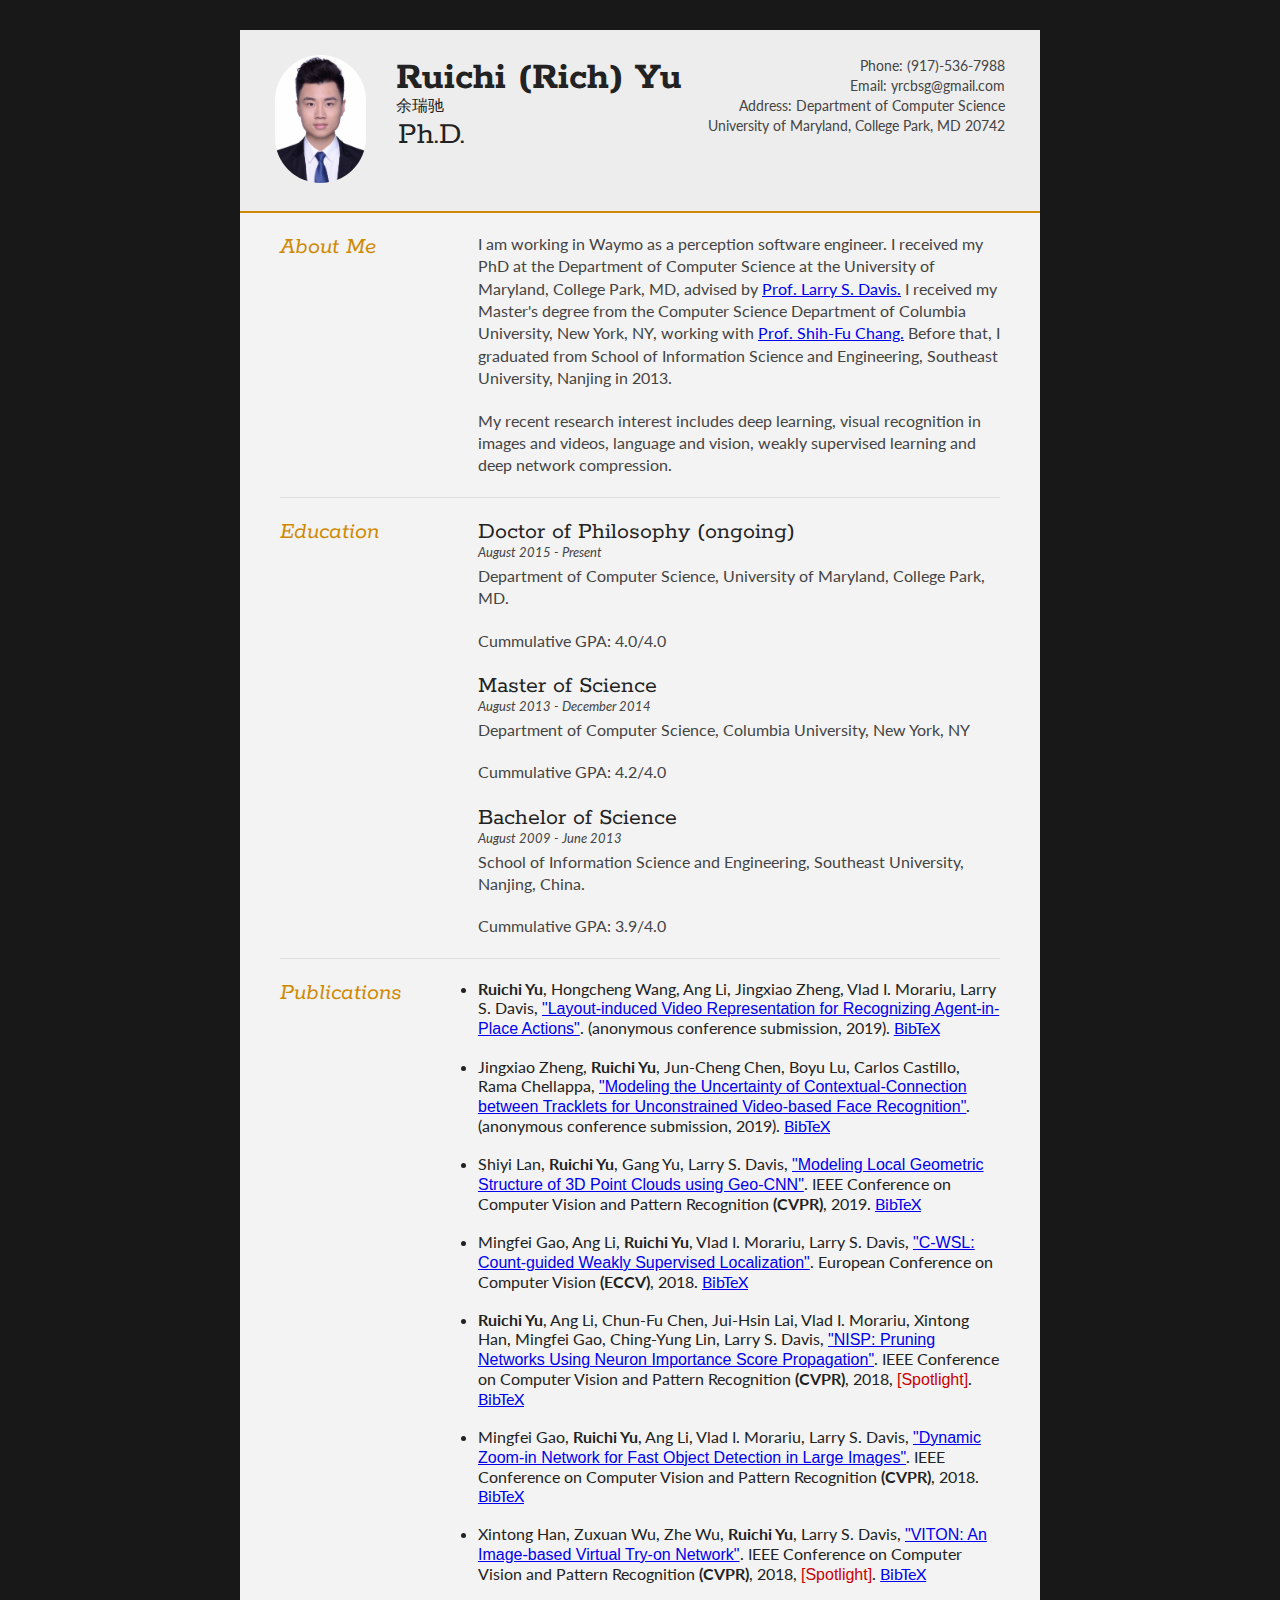
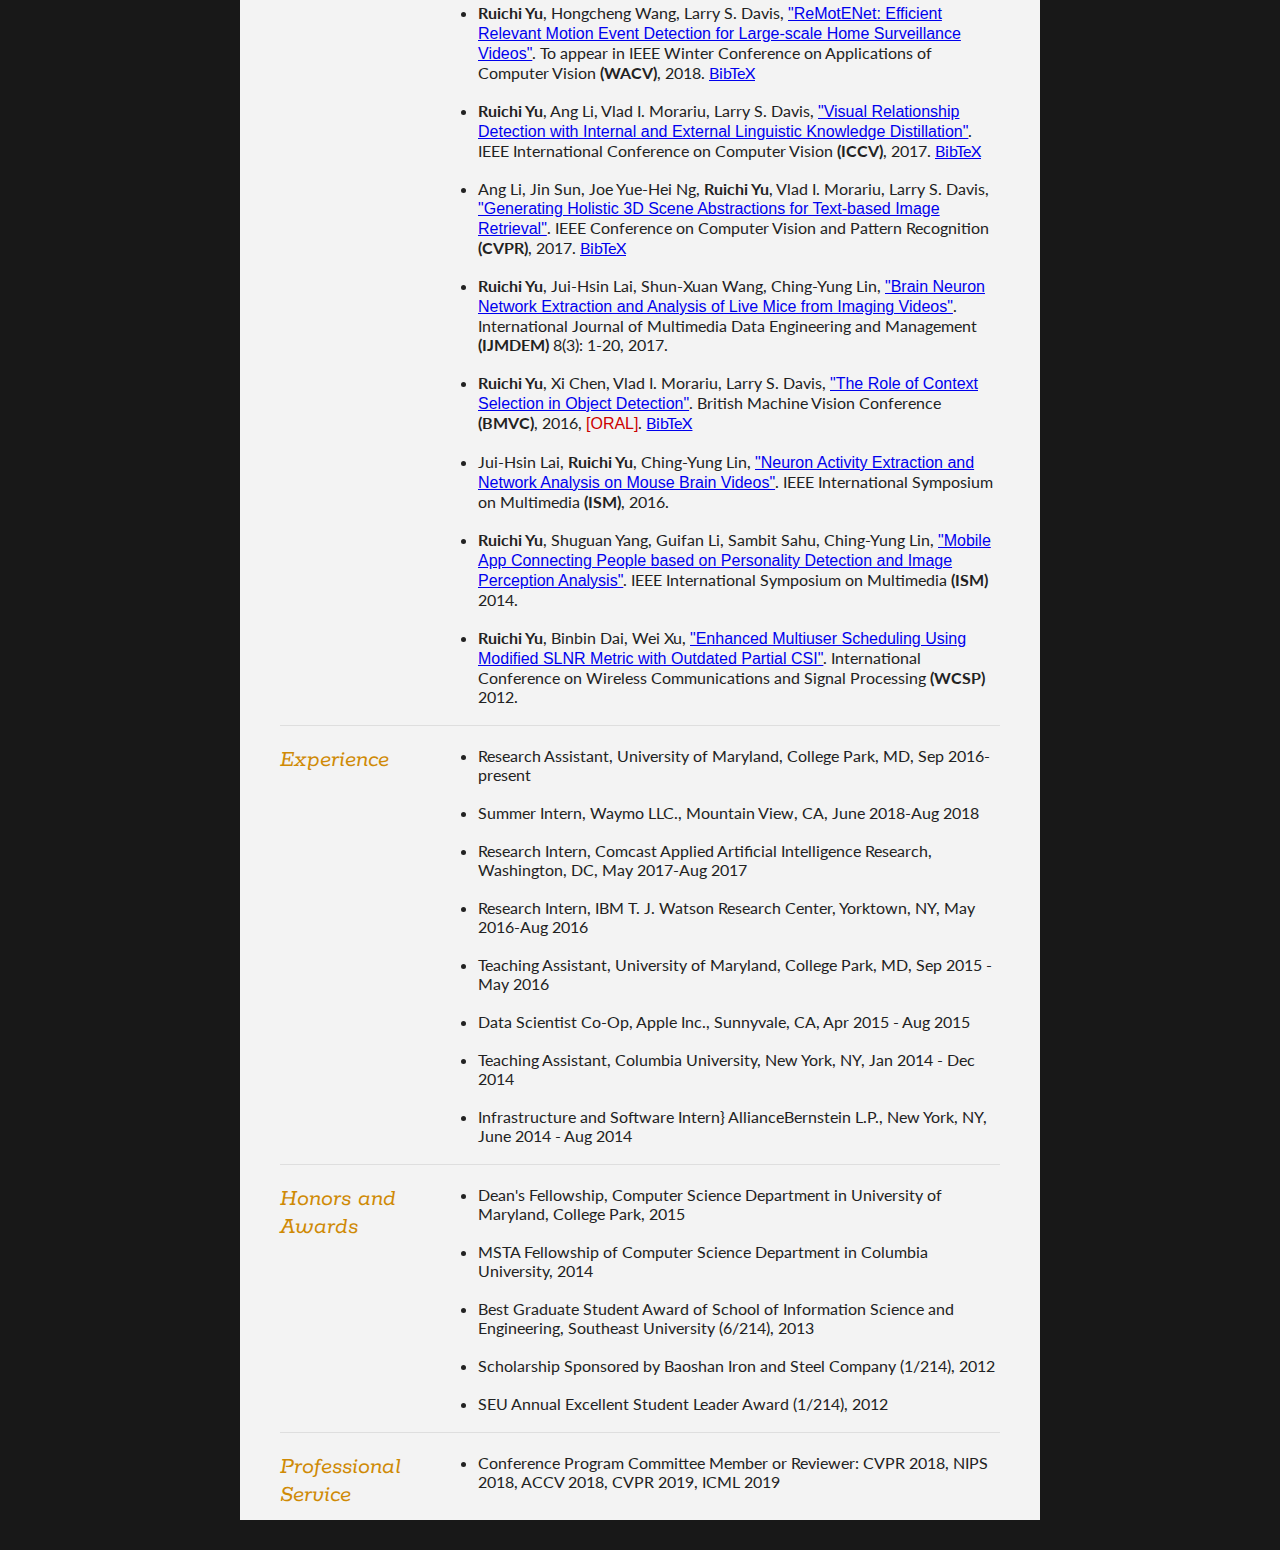
==== index.html @ de1568ca "Update index.html" ====
<!DOCTYPE html>
<html>
<head>

<script language=javascript type='text/javascript'>
function toggleHide(id) 
{
  if (document.getElementById)
  {
    obj = document.getElementById(id);
    if (obj.style.display == "none")
    {
      obj.style.display = "";
    } 
    else 
    {
      obj.style.display = "none";
    }
  }
}

function hasClassName(classname, element)
{
  return String(element.className).split(/\s/).indexOf(classname) >= 0;
}

function showOnlySubset(all, subset)
{
  if(document.getElementsByClassName)
  {
    elements = document.getElementsByClassName(all);
    for(var i = 0; i < elements.length; i++)
    {
      if(hasClassName(subset, elements[i]))
      {
        //elements[i].style.backgroundColor="#888888";
        elements[i].style.display="";
      }
      else
      {
        //elements[i].style.backgroundColor="#FFFFFF";
        elements[i].style.display="none";
      }
    }

    if(all === subset)
    {
      document.getElementById("show_all_pubs").style.display = "none";
    }
    else
    {
      document.getElementById("show_all_pubs").style.display = "";
    }
  }
}
</script> 


<title>Ruichi Yu - Curriculum Vitae</title>

<meta name="viewport" content="width=device-width"/>
<meta name="description" content="The Curriculum Vitae of Ruichi Yu."/>
<meta charset="UTF-8"> 

<link type="text/css" rel="stylesheet" href="style.css">
<link href='http://fonts.googleapis.com/css?family=Rokkitt:400,700|Lato:400,300' rel='stylesheet' type='text/css'>

<!--[if lt IE 9]>
<script src="//html5shiv.googlecode.com/svn/trunk/html5.js"></script>
<![endif]-->
</head>
<body id="top">
<div id="cv" class="instaFade">
	<div class="mainDetails">
		<div id="headshot" class="quickFade">
			<img src="Ruichi.jpeg" alt="Ruichi Yu" />
		</div>
		
		<div id="name">
			<h1 class="quickFade delayTwo">Ruichi (Rich) Yu</h1>
			<h3 class="quickFade delayOne">余瑞驰</h2>
			<h2 class="quickFade delayOne">Ph.D. </h2>
		</div>
		
		<div id="contactDetails" class="quickFade delayOne" align="right">
			<ul>
				<li>Phone: (917)-536-7988</li>
				<li>Email: <a href="mailto:yrcbsg@gmail.com" target="_blank">yrcbsg@gmail.com</a></li>
				<li>Address: Department of Computer Science</li>
				<li>University of Maryland, College Park, MD 20742</li>
			</ul>
		</div>
		<div class="clear"></div>
	</div>
	
	<div id="mainArea" class="quickFade delayOne">
		<section>
			<article>
				<div class="sectionTitle">
					<h1>About Me</h1>
				</div>
				
				<div class="sectionContent">
					<p>I am working in Waymo as a perception software engineer. I received my PhD at the Department of Computer Science at the University of Maryland, College Park, MD, advised by <a href="http://www.umiacs.umd.edu/~lsd/">Prof. Larry S. Davis.</a> I received my Master's degree from the Computer Science Department of Columbia University, New York, NY, working with <a href="http://www.ee.columbia.edu/~sfchang/"> Prof. Shih-Fu Chang.</a> Before that, I graduated from School of Information Science and Engineering, Southeast University, Nanjing in 2013.</p>
					<p>My recent research interest includes deep learning, visual recognition in images and videos, language and vision, weakly supervised learning and deep network compression.</p>
				</div>
			</article>
			<div class="clear"></div>
		</section>
		
		
		<section>
			<div class="sectionTitle">
				<h1>Education</h1>
			</div>
			
			<div class="sectionContent">
				<article>
					<h2>Doctor of Philosophy (ongoing) </h2>
					<p class="subDetails">August 2015 - Present</p>
					<p>Department of Computer Science, University of Maryland, College Park, MD.</p>
					<p>Cummulative GPA: 4.0/4.0</p>
				</article>

				<article>
					<h2>Master of Science </h2>
					<p class="subDetails">August 2013 - December 2014</p>
					<p>Department of Computer Science, Columbia University, New York, NY</p>
					<p>Cummulative GPA: 4.2/4.0</p>
				</article>
				
				<article>
					<h2>Bachelor of Science</h2>
					<p class="subDetails">August 2009 - June 2013</p>
					<p>School of Information Science and Engineering, Southeast University, Nanjing, China.</p>
					<p>Cummulative GPA: 3.9/4.0</p>
				</article>
			</div>
			<div class="clear"></div>
		</section>
		
		
		<section>
			<div class="sectionTitle">
				<h1>Publications</h1>
			</div>
			
			<div class="sectionContent">
			<ul>

			<li><span style="font-weight: bold;">Ruichi Yu</span>, Hongcheng Wang, Ang Li, Jingxiao Zheng, Vlad I. Morariu, Larry S. Davis, <font face="arial" color="blue"><a href="https://arxiv.org/abs/1804.01429">"Layout-induced Video Representation for Recognizing Agent-in-Place Actions"</a></font>. (anonymous conference submission, 2019).
			  <a href="javascript:toggleHide('bibYuLIVRArxiv2018')">BibTeX</a>
			  <pre id="bibYuLIVRArxiv2018" class="bibtex" style="display:none">
				@article{ibYuLIVRArxiv2018",
				  title={Layout-induced Video Representation for Recognizing Agent-in-Place Actions},
				  author={Ruichi Yu and Hongcheng Wang and Ang Li and Jingxiao Zheng and Vlad I. Morariu and Larry S. Davis},
				  journal={arXiv preprint arXiv:1711.05282},
				  year={2018}
				}
			  </pre>
			  </li>
			  <br />
				
			<li>Jingxiao Zheng, <span style="font-weight: bold;">Ruichi Yu</span>,  Jun-Cheng Chen, Boyu Lu, Carlos Castillo, Rama Chellappa, <font face="arial" color="blue"><a href="https://arxiv.org/abs/1905.02756?context=cs">"Modeling the
				Uncertainty of Contextual-Connection between Tracklets for Unconstrained Video-based Face
				Recognition"</a></font>. (anonymous conference submission, 2019).
							  <a href="javascript:toggleHide('bibYuLIVRArxiv2018')">BibTeX</a>
							  <pre id="bibZhengUncertaintyarxiv2019" class="bibtex" style="display:none">
								@article{bibZhengUncertaintyarxiv2019",
								  title={Modeling the
				Uncertainty of Contextual-Connection between Tracklets for Unconstrained Video-based Face
				Recognition},
				  author={Jingxiao Zheng and Ruichi Yu and Jun-Cheng Chen and Boyu Lu and Carlos Castillo and Rama Chellappa},
				  journal={arXiv preprint arXiv:1905.02756},
				  year={2019}
				}
			  </pre>
			  </li>
			  <br />

			<li>Shiyi Lan, <span style="font-weight: bold;">Ruichi Yu</span>, Gang Yu, Larry S. Davis, <font face="arial" color="blue"><a href="https://arxiv.org/pdf/1811.07782.pdf">"Modeling Local Geometric Structure of 3D Point Clouds using Geo-CNN"</a></font>. IEEE Conference on Computer Vision and Pattern Recognition <span style="font-weight: bold;">(CVPR)</span>, 2019.
			  <a href="javascript:toggleHide('ibYuGeoCNNArxiv2018')">BibTeX</a>
			  <pre id="ibYuGeoCNNArxiv2018" class="bibtex" style="display:none">
				@article{ibYuGeoCNNArxiv2018",
				  title={Modeling Local Geometric Structure of 3D Point Clouds using Geo-CNN},
				  author={Shiyi Lan and Ruichi Yu and Gang Yu and Larry S. Davis},
				  journal={arXiv preprint arXiv:1811.07782},
				  year={2018}
				}
			  </pre>
			  </li>
			  <br />

			<li>Mingfei Gao, Ang Li, <span style="font-weight: bold;">Ruichi Yu</span>,  Vlad I. Morariu, Larry S. Davis, <font face="arial" color="blue"><a href="https://arxiv.org/abs/1711.05282">"C-WSL: Count-guided Weakly Supervised Localization"</a></font>. European Conference on Computer Vision <span style="font-weight: bold;">(ECCV)</span>, 2018.
			  <a href="javascript:toggleHide('bibGaoCwslArxiv2017')">BibTeX</a>
			  <pre id="bibGaoCwslArxiv2017" class="bibtex" style="display:none">
				@article{gao2018cwsl,
				  title={C-WSL: Count-guided Weakly Supervised Localization.},
				  author={Mingfei Gao and Ang Li and Ruichi Yu and Vlad I. Morariu and Larry S. Davis},
				  journal={European Conference on Computer Vision},
				  year={2018}
				}
			  </pre>
			  </li>
			  <br />
			
			  <li><span style="font-weight: bold;">Ruichi Yu</span>, Ang Li, Chun-Fu Chen, Jui-Hsin Lai, Vlad I. Morariu, Xintong Han, Mingfei Gao, Ching-Yung Lin, Larry S. Davis, <font face="arial" color="blue"><a href="https://arxiv.org/abs/1711.05908">"NISP: Pruning Networks Using Neuron Importance Score Propagation"</a></font>. IEEE Conference on Computer Vision and Pattern Recognition <span style="font-weight: bold;">(CVPR)</span>, 2018, <font face="arial" color="#cc0000">[Spotlight]</font>.
			  <a href="javascript:toggleHide('bibYuCVPR2018')">BibTeX</a>
			  <pre id="bibYuCVPR2018" class="bibtex" style="display:none">
				@article{yu2018_NISP,
				  title={NISP: Pruning Networks Using Neuron Importance Score Propagation},
				  author={Ruichi Yu and Ang Li and Chun-Fu Chen and Jui-Hsin Lai and Vlad I. Morariu and Xintong Han and Mingfei Gao and Ching-Yung Lin and Larry S. Davis},
				  journal={IEEE Conference on Computer Vision and Pattern Recognition (CVPR)},
				  year={2018}
				}
			  </pre>
			  </li>

			  <br />

			  <li>Mingfei Gao, <span style="font-weight: bold;">Ruichi Yu</span>, Ang Li, Vlad I. Morariu, Larry S. Davis, <font face="arial" color="blue"><a href="https://arxiv.org/abs/1711.05187">"Dynamic Zoom-in Network for Fast Object Detection in Large Images"</a></font>. IEEE Conference on Computer Vision and Pattern Recognition <span style="font-weight: bold;">(CVPR)</span>, 2018.
			  <a href="javascript:toggleHide('bibGaoCVPR2018')">BibTeX</a>
			  <pre id="bibGaoCVPR2018" class="bibtex" style="display:none">
				@article{Gao2018_Dynamic,
				  title={Dynamic Zoom-in Network for Fast Object Detection in Large Images},
				  author={Ruichi Yu and Mingfei Gao, and Ang Li and Vlad I. Morariu and Larry S. Davis},
				  journal={IEEE Conference on Computer Vision and Pattern Recognition (CVPR)},
				  year={2018}
				}
			  </pre>
			  </li>
			  <br />

			  <li>Xintong Han, Zuxuan Wu, Zhe Wu, <span style="font-weight: bold;">Ruichi Yu</span>, Larry S. Davis, <font face="arial" color="blue"><a href="https://arxiv.org/abs/1711.08447">"VITON: An Image-based Virtual Try-on Network"</font></a>. IEEE Conference on Computer Vision and Pattern Recognition <span style="font-weight: bold;">(CVPR)</span>, 2018, <font face="arial" color="#cc0000">[Spotlight]</font>.
			  <a href="javascript:toggleHide('bibHanCVPR2018')">BibTeX</a>
			  <pre id="bibHanCVPR2018" class="bibtex" style="display:none">
				@article{Han2018_VITON,
				  title={VITON: An Image-based Virtual Try-on Network},
				  author={Xintong Han and Zuxuan Wu and Zhe Wu and Ruichi Yu and Larry S. Davis},
				  journal={IEEE Conference on Computer Vision and Pattern Recognition (CVPR)},
				  year={2018}
				}
			  </pre>
			  </li>
			  <br />

			  <li><span style="font-weight: bold;">Ruichi Yu</span>, Hongcheng Wang, Larry S. Davis, <font face="arial" color="blue"><a href="https://arxiv.org/abs/1801.02031">"ReMotENet: Efficient Relevant Motion Event Detection for Large-scale Home Surveillance Videos"</font></a>. To appear in IEEE Winter Conference on Applications of Computer Vision <span style="font-weight: bold;">(WACV)</span>, 2018.
			  <a href="javascript:toggleHide('bibYuWACV2018')">BibTeX</a>
			  <pre id="bibYuWACV2018" class="bibtex" style="display:none">
				@article{Yu2018_ReMotENet,
				  title={ReMotENet: Efficient Relevant Motion Event Detection for Large-scale Home Surveillance Videos},
				  author={Ruichi Yu and Hongcheng Wang and Larry S. Davis},
				  journal={IEEE Winter Conference on Applications of Computer Vision (WACV)},
				  year={2018}
				}
			  </pre>
			  </li>
			  <br />

			  

			  <li><span style="font-weight: bold;">Ruichi Yu</span>, Ang Li, Vlad I. Morariu, Larry S. Davis, <font face="arial" color="blue">
			  <a href="https://arxiv.org/pdf/1707.09423v1.pdf">"Visual Relationship Detection with Internal and External Linguistic Knowledge Distillation"</a></font>. IEEE International Conference on Computer Vision <span style="font-weight: bold;">(ICCV)</span>, 2017.
			  <a href="javascript:toggleHide('bibYuICCV2017')">BibTeX</a>
			  <pre id="bibYuICCV2017" class="bibtex" style="display:none">
			@article{yu2017_vrd_knowledge_distillation,
			  title={Visual Relationship Detection with Internal and External Linguistic Knowledge Distillation.},
			  author={Ruichi Yu and Ang Li and Vlad I. Morariu and Larry S. Davis},
			  journal={IEEE International Conference on Computer Vision (ICCV)},
			  year={2017}
			}
			  </pre>
			  </li>
			  <br />
			  
			  <li>Ang Li, Jin Sun, Joe Yue-Hei Ng, <span style="font-weight: bold;">Ruichi Yu</span>, Vlad I. Morariu, Larry S. Davis, <font face="arial" color="blue"><a href="https://arxiv.org/pdf/1611.09392.pdf">"Generating Holistic 3D Scene Abstractions for Text-based Image Retrieval"</a></font>. IEEE Conference on Computer Vision and Pattern Recognition <span style="font-weight: bold;">(CVPR)</span>, 2017.
			  <a href="javascript:toggleHide('bibLiCVPR2017')">BibTeX</a>
			  <pre id="bibLiCVPR2017" class="bibtex" style="display:none">
				@article{li2017_3dscenefromtext,
				  title={Generating Holistic 3D Scene Abstractions for Text-based Image Retrieval.},
				  author={Ang Li and Jin Sun and Joe Yue-Hei Ng and Ruichi Yu and Vlad I. Morariu and Larry S. Davis},
				  journal={IEEE Conference on Computer Vision and Pattern Recognition (CVPR)},
				  year={2017}
				}
			  </pre>
			  </li>
			  <br />

			  <li><span style="font-weight: bold;">Ruichi Yu</span>, Jui-Hsin Lai, Shun-Xuan Wang, Ching-Yung Lin, <font face="arial" color="blue"><a href="https://www.igi-global.com/article/brain-neuron-network-extraction-and-analysis-of-live-mice-from-imaging-videos/182648">"Brain Neuron Network Extraction and Analysis of Live Mice from Imaging Videos"</a></font>. International Journal of Multimedia Data Engineering and Management <span style="font-weight: bold;">(IJMDEM)</span> 8(3): 1-20, 2017.</li>
			  <br />

			  <li><span style="font-weight: bold;">Ruichi Yu</span>, Xi Chen, Vlad I. Morariu, Larry S. Davis, <font face="arial" color="blue"><a href="https://arxiv.org/abs/1609.02948">"The Role of Context Selection in Object Detection"</a></font>. British Machine Vision Conference <span style="font-weight: bold;">(BMVC)</span>, 2016, <font face="arial" color="#cc0000">[ORAL]</font>.
			  <a href="javascript:toggleHide('bibYuBMVC2016')">BibTeX</a>
			  <pre id="bibYuBMVC2016" class="bibtex" style="display:none">
			@inproceedings{yu16objectcontextselection,
			  author = {Ruichi Yu and Xi Chen and Vlad I. Morariu and Larry S. Davis},
			  title = {The Role of Context Selection in Object Detection},
			  booktitle = {British Machine Vision Conference (BMVC)},
			  year      = {2016}
			}
			  </pre>
			  </li>
			  <br />


			  <li>Jui-Hsin Lai, <span style="font-weight: bold;">Ruichi Yu</span>, Ching-Yung Lin, <font face="arial" color="blue"><a href="http://ieeexplore.ieee.org/document/7823669/">"Neuron Activity Extraction and Network Analysis on Mouse Brain Videos"</a></font>. IEEE International Symposium on Multimedia <span style="font-weight: bold;">(ISM)</span>, 2016.</li>
			  <br />

			  <li><span style="font-weight: bold;">Ruichi Yu</span>, Shuguan Yang, Guifan Li, Sambit Sahu, Ching-Yung Lin, <font face="arial" color="blue"><a href="http://ieeexplore.ieee.org/document/7033047/">"Mobile App Connecting People based on Personality Detection and Image Perception Analysis"</a></font>. IEEE International Symposium on Multimedia <span style="font-weight: bold;">(ISM)</span> 2014.</li>
			  <br />

			  <li><span style="font-weight: bold;">Ruichi Yu</span>, Binbin Dai, Wei Xu, <font face="arial" color="blue"><a href="http://www.comm.toronto.edu/~bdai/pub/wcsp2012_SLNRscheduling.pdf">"Enhanced Multiuser Scheduling Using Modified SLNR Metric with Outdated Partial CSI"</a></font>. International Conference on Wireless Communications and Signal Processing <span style="font-weight: bold;">(WCSP)</span> 2012.</li>

			  <br />

			</ul>
				

			</div>
			<div class="clear"></div>
		</section>

		<section>
			<div class="sectionTitle">
				<h1>Experience</h1>
			</div>
			
			<div class="sectionContent">
			<ul>
			  <li>Research Assistant, University of Maryland, College Park, MD, Sep 2016-present</li>
			  <br />

			  <li>Summer Intern, Waymo LLC., Mountain View, CA, June 2018-Aug 2018</li>
			  <br />

			  <li>Research Intern, Comcast Applied Artificial Intelligence Research, Washington, DC, May 2017-Aug 2017</li>
			  <br />

			  <li>Research Intern, IBM T. J. Watson Research Center, Yorktown, NY, May 2016-Aug 2016</li>
			  <br />

			  <li>Teaching Assistant, University of Maryland, College Park, MD, Sep 2015 -  May 2016</li>
			  <br />

			  <li>Data Scientist Co-Op, Apple Inc., Sunnyvale, CA, Apr 2015 - Aug 2015</li>
			  <br />

			  <li>Teaching Assistant, Columbia University, New York, NY, Jan 2014 - Dec 2014</li>
			  <br />

			  <li>Infrastructure and Software Intern} AllianceBernstein L.P., New York, NY, June 2014 - Aug 2014</li>
			  <br />


			</ul>
				

			</div>
			<div class="clear"></div>
		</section>

		<section>
			<div class="sectionTitle">
				<h1>Honors and Awards</h1>
			</div>
			
			<div class="sectionContent">
			<ul>
			  <li>Dean's Fellowship, Computer Science Department in University of Maryland, College Park, 2015</li>
			  <br />

			  <li>MSTA Fellowship of Computer Science Department in Columbia University, 2014</li>
			  <br />

			  <li>Best Graduate Student Award of School of Information Science and Engineering, Southeast University (6/214), 2013</li>
			  <br />

			  <li>Scholarship Sponsored by Baoshan Iron and Steel Company (1/214), 2012</li>
			  <br />

			  <li>SEU Annual Excellent Student Leader Award (1/214), 2012</li>
			  <br />

			  


			</ul>
				

			</div>
			<div class="clear"></div>
		</section>

		<section>
			<div class="sectionTitle">
				<h1>Professional Service</h1>
			</div>
			
			<div class="sectionContent">
			<ul>
			  <li>Conference Program Committee Member or Reviewer: CVPR 2018, NIPS 2018, ACCV 2018, CVPR 2019, ICML 2019</li>
			  <br />


			</ul>
				

			</div>
			<div class="clear"></div>
		</section>
		
	</div>
</div>
<script type="text/javascript">
var gaJsHost = (("https:" == document.location.protocol) ? "https://ssl." : "http://www.");
document.write(unescape("%3Cscript src='" + gaJsHost + "google-analytics.com/ga.js' type='text/javascript'%3E%3C/script%3E"));
</script>
<script type="text/javascript">
var pageTracker = _gat._getTracker("UA-3753241-1");
pageTracker._initData();
pageTracker._trackPageview();
</script>
</body>
</html>
---- style.css ----
html,body,div,span,object,iframe,h1,h2,h3,h4,h5,h6,p,blockquote,pre,abbr,address,cite,code,del,dfn,em,img,ins,kbd,q,samp,small,strong,sub,sup,var,b,i,dl,dt,dd,ol,ul,li,fieldset,form,label,legend,table,caption,tbody,tfoot,thead,tr,th,td,article,aside,canvas,details,figcaption,figure,footer,header,hgroup,menu,nav,section,summary,time,mark,audio,video {
border:0;
font:inherit;
font-size:100%;
margin:0;
padding:0;
vertical-align:baseline;
}

article,aside,details,figcaption,figure,footer,header,hgroup,menu,nav,section {
display:block;
}

html, body {background: #181818; font-family: 'Lato', helvetica, arial, sans-serif; font-size: 16px; color: #222;}

.clear {clear: both;}
em { 
    font-style: italic;
}

p {
	font-size: 1em;
	line-height: 1.4em;
	margin-bottom: 20px;
	color: #444;
}

#cv {
	width: 90%;
	max-width: 800px;
	background: #f3f3f3;
	margin: 30px auto;
}

.mainDetails {
	padding: 25px 35px;
	border-bottom: 2px solid #cf8a05;
	background: #ededed;
}

#name h1 {
	font-size: 2.5em;
	font-weight: 700;
	font-family: 'Rokkitt', Helvetica, Arial, sans-serif;
	margin-bottom: -6px;
}

#name h2 {
	font-size: 2em;
	margin-left: 2px;
	font-family: 'Rokkitt', Helvetica, Arial, sans-serif;
}

#mainArea {
	padding: 0 40px;
}

#headshot {
	width: 12.5%;
	float: left;
	margin-right: 30px;
}

#headshot img {
	width: 100%;
	height: auto;
	-webkit-border-radius: 50px;
	border-radius: 50px;
}

#name {
	float: left;
}

#contactDetails {
	float: right;
}

#contactDetails ul {
	list-style-type: none;
	font-size: 0.9em;
	margin-top: 2px;
}

#contactDetails ul li {
	margin-bottom: 3px;
	color: #444;
}

#contactDetails ul li a, a[href^=tel] {
	color: #444; 
	text-decoration: none;
	-webkit-transition: all .3s ease-in;
	-moz-transition: all .3s ease-in;
	-o-transition: all .3s ease-in;
	-ms-transition: all .3s ease-in;
	transition: all .3s ease-in;
}

#contactDetails ul li a:hover { 
	color: #cf8a05;
}


section {
	border-top: 1px solid #dedede;
	padding: 20px 0 0;
}

section:first-child {
	border-top: 0;
}

section:last-child {
	padding: 20px 0 10px;
}

.sectionTitle {
	float: left;
	width: 20%;
}

.sectionContent {
	float: right;
	width: 72.5%;
}
pre {
    white-space: pre-line;       /* Since CSS 2.1 */
    white-space: -moz-pre-wrap;  /* Mozilla, since 1999 */
    white-space: -pre-wrap;      /* Opera 4-6 */
    white-space: -o-pre-wrap;    /* Opera 7 */
    word-wrap: break-word;       /* Internet Explorer 5.5+ */
}
pre.bibtex
{
/*display:none;*/
margin-left: 40px;
margin-top: 10px;
font-size: 10pt;
}

.sectionTitle h1 {
	font-family: 'Rokkitt', Helvetica, Arial, sans-serif;
	font-style: italic;
	font-size: 1.5em;
	color: #cf8a05;
}

.sectionContent h2 {
	font-family: 'Rokkitt', Helvetica, Arial, sans-serif;
	font-size: 1.5em;
	margin-bottom: -2px;
}

.subDetails {
	font-size: 0.8em;
	font-style: italic;
	margin-bottom: 3px;
}

.keySkills {
	list-style-type: none;
	-moz-column-count:2;
	-webkit-column-count:2;
	column-count:2;
	margin-bottom: 20px;
	font-size: 1em;
	color: #444;
}

.keySkills ul li {
	margin-bottom: 3px;
}




@media all and (min-width: 602px) and (max-width: 800px) {
	#headshot {
		display: none;
	}
	
	.keySkills {
	-moz-column-count:2;
	-webkit-column-count:2;
	column-count:2;
	}
}

@media all and (max-width: 601px) {
	#cv {
		width: 95%;
		margin: 10px auto;
		min-width: 280px;
	}
	
	#headshot {
		display: none;
	}
	
	#name, #contactDetails {
		float: none;
		width: 100%;
		text-align: center;
	}
	
	.sectionTitle, .sectionContent {
		float: none;
		width: 100%;
	}
	
	.sectionTitle {
		margin-left: -2px;
		font-size: 1.25em;
	}
	
	.keySkills {
		-moz-column-count:2;
		-webkit-column-count:2;
		column-count:2;
	}
}

@media all and (max-width: 480px) {
	.mainDetails {
		padding: 15px 15px;
	}
	
	section {
		padding: 15px 0 0;
	}
	
	#mainArea {
		padding: 0 25px;
	}

	
	.keySkills {
	-moz-column-count:1;
	-webkit-column-count:1;
	column-count:1;
	}
	
	#name h1 {
		line-height: .8em;
		margin-bottom: 4px;
	}
}

@media print {
    #cv {
        width: 100%;
    }
}

@-webkit-keyframes reset {
	0% {
		opacity: 0;
	}
	100% {
		opacity: 0;
	}
}

@-webkit-keyframes fade-in {
	0% {
		opacity: 0;
	}
	40% {
		opacity: 0;
	}
	100% {
		opacity: 1;
	}
}

@-moz-keyframes reset {
	0% {
		opacity: 0;
	}
	100% {
		opacity: 0;
	}
}

@-moz-keyframes fade-in {
	0% {
		opacity: 0;
	}
	40% {
		opacity: 0;
	}
	100% {
		opacity: 1;
	}
}

@keyframes reset {
	0% {
		opacity: 0;
	}
	100% {
		opacity: 0;
	}
}

@keyframes fade-in {
	0% {
		opacity: 0;
	}
	40% {
		opacity: 0;
	}
	100% {
		opacity: 1;
	}
}

.instaFade {
    -webkit-animation-name: reset, fade-in;
    -webkit-animation-duration: 0.8s;
    -webkit-animation-timing-function: ease-in;
	
	-moz-animation-name: reset, fade-in;
    -moz-animation-duration: 0.8s;
    -moz-animation-timing-function: ease-in;
	
	animation-name: reset, fade-in;
    animation-duration: 0.8s;
    animation-timing-function: ease-in;
}

.quickFade {
    -webkit-animation-name: reset, fade-in;
    -webkit-animation-duration: 0.5s;
    -webkit-animation-timing-function: ease-in;
	
	-moz-animation-name: reset, fade-in;
    -moz-animation-duration: 0.5s;
    -moz-animation-timing-function: ease-in;
	
	animation-name: reset, fade-in;
    animation-duration: 0.5s;
    animation-timing-function: ease-in;
}
 
.delayOne {
	-webkit-animation-delay: 0, .5s;
	-moz-animation-delay: 0, .5s;
	animation-delay: 0, .5s;
}

.delayTwo {
	-webkit-animation-delay: 0, .5ss;
	-moz-animation-delay: 0, .5ss;
	animation-delay: 0, .5ss;
}

.delayThree {
	-webkit-animation-delay: 0, .5s;
	-moz-animation-delay: 0, .5s;
	animation-delay: 0, .5s;
}

.delayFour {
	-webkit-animation-delay: 0, .5ss;
	-moz-animation-delay: 0, .5ss;
	animation-delay: 0, .5ss;
}

.delayFive {
	-webkit-animation-delay: 0, .5s;
	-moz-animation-delay: 0, .5s;
	animation-delay: 0, .5s;
}
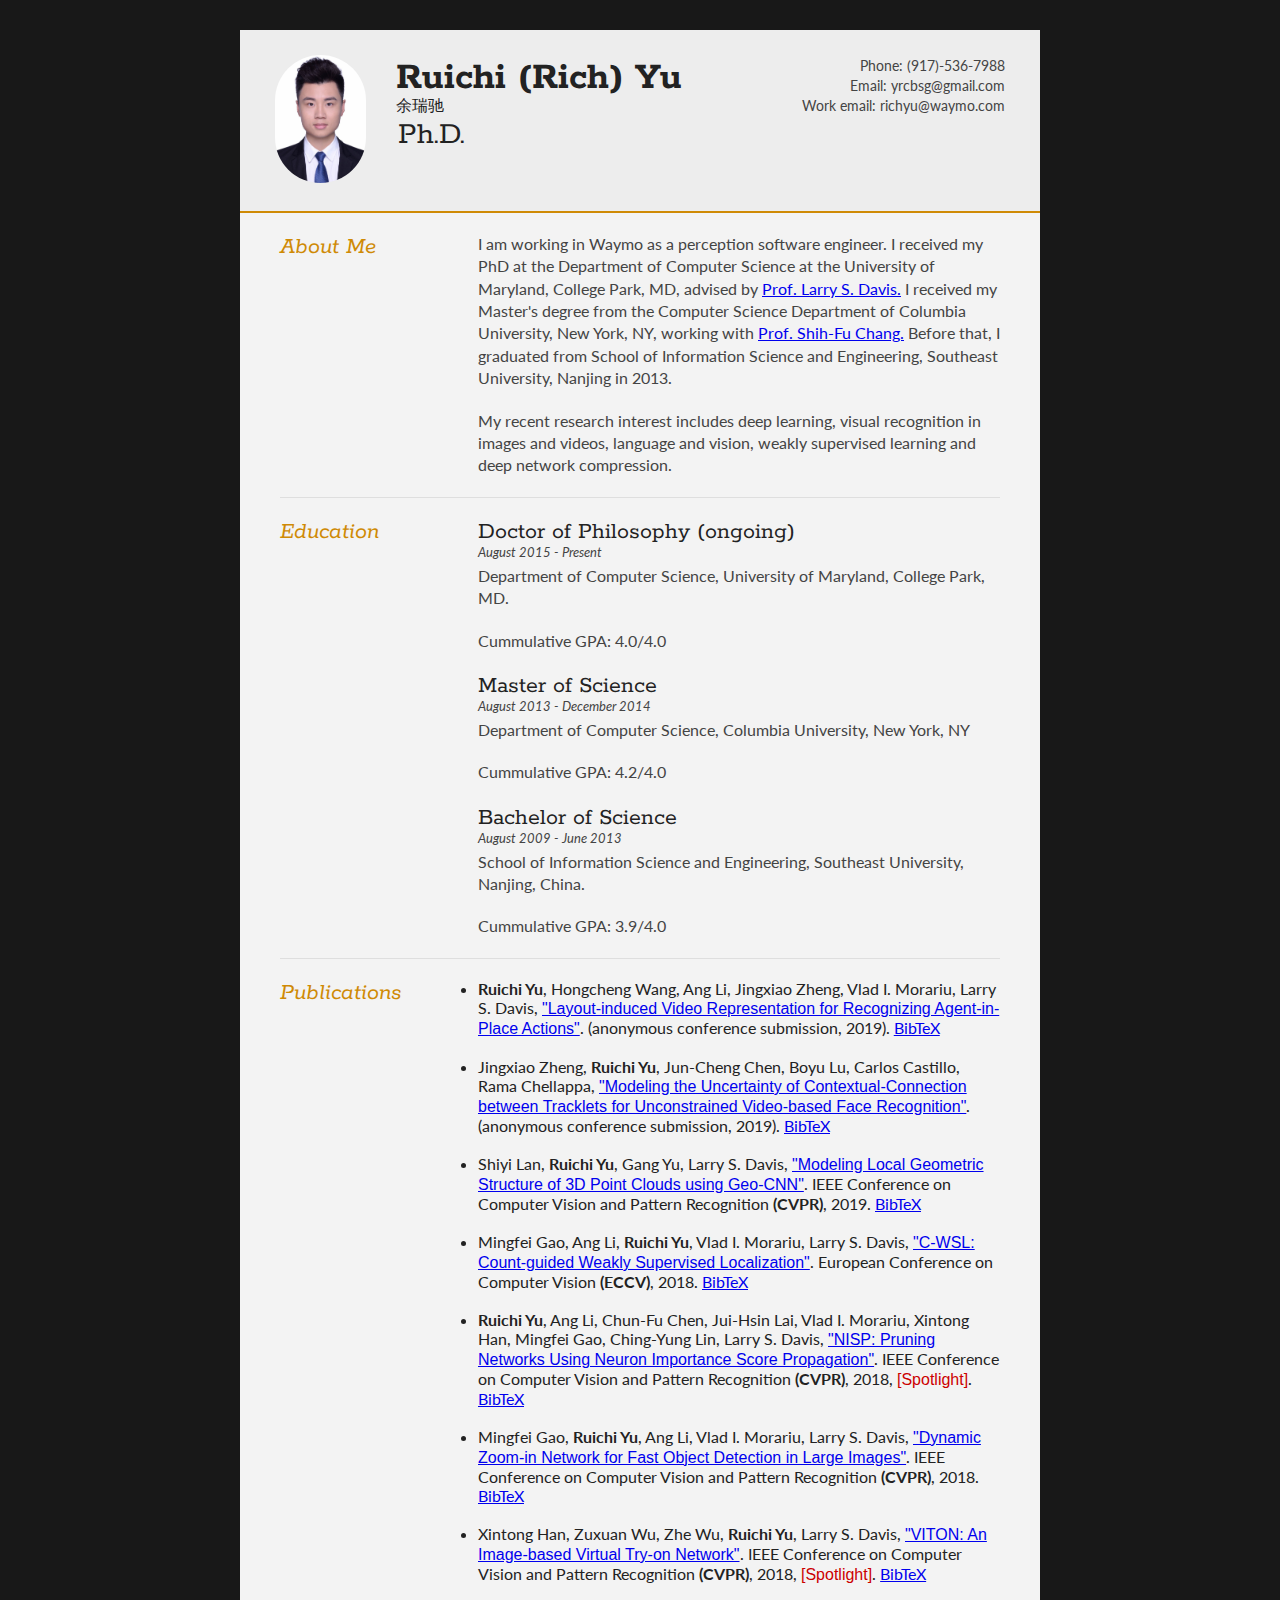
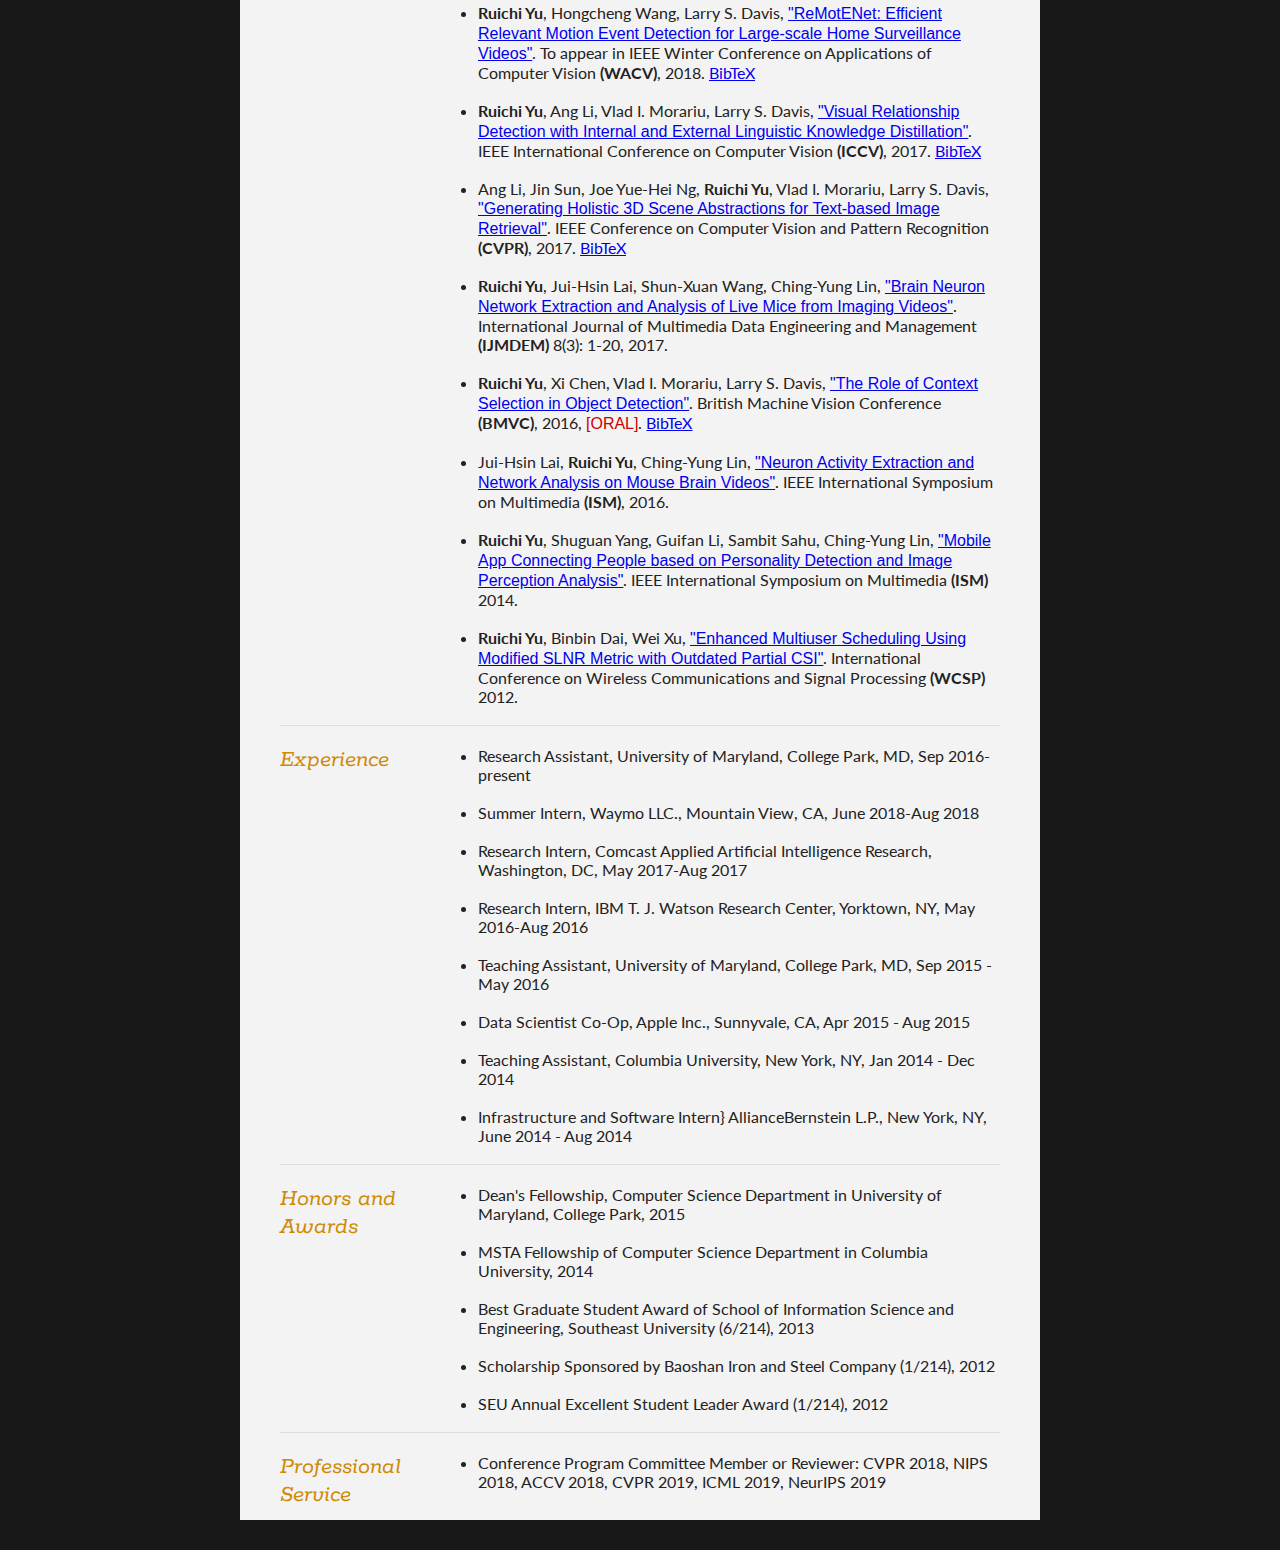
==== commit 371ab7be: "Update index.html" ====
--- a/index.html
+++ b/index.html
@@ -86,8 +86,7 @@
 			<ul>
 				<li>Phone: (917)-536-7988</li>
 				<li>Email: <a href="mailto:yrcbsg@gmail.com" target="_blank">yrcbsg@gmail.com</a></li>
-				<li>Address: Department of Computer Science</li>
-				<li>University of Maryland, College Park, MD 20742</li>
+				<li>Work email: <a href="mailto:richyu@waymo.com" target="_blank">richyu@waymo.com</a></li>
 			</ul>
 		</div>
 		<div class="clear"></div>
@@ -398,7 +397,7 @@
 			
 			<div class="sectionContent">
 			<ul>
-			  <li>Conference Program Committee Member or Reviewer: CVPR 2018, NIPS 2018, ACCV 2018, CVPR 2019, ICML 2019</li>
+			  <li>Conference Program Committee Member or Reviewer: CVPR 2018, NIPS 2018, ACCV 2018, CVPR 2019, ICML 2019, NeurIPS 2019</li>
 			  <br />
 
 
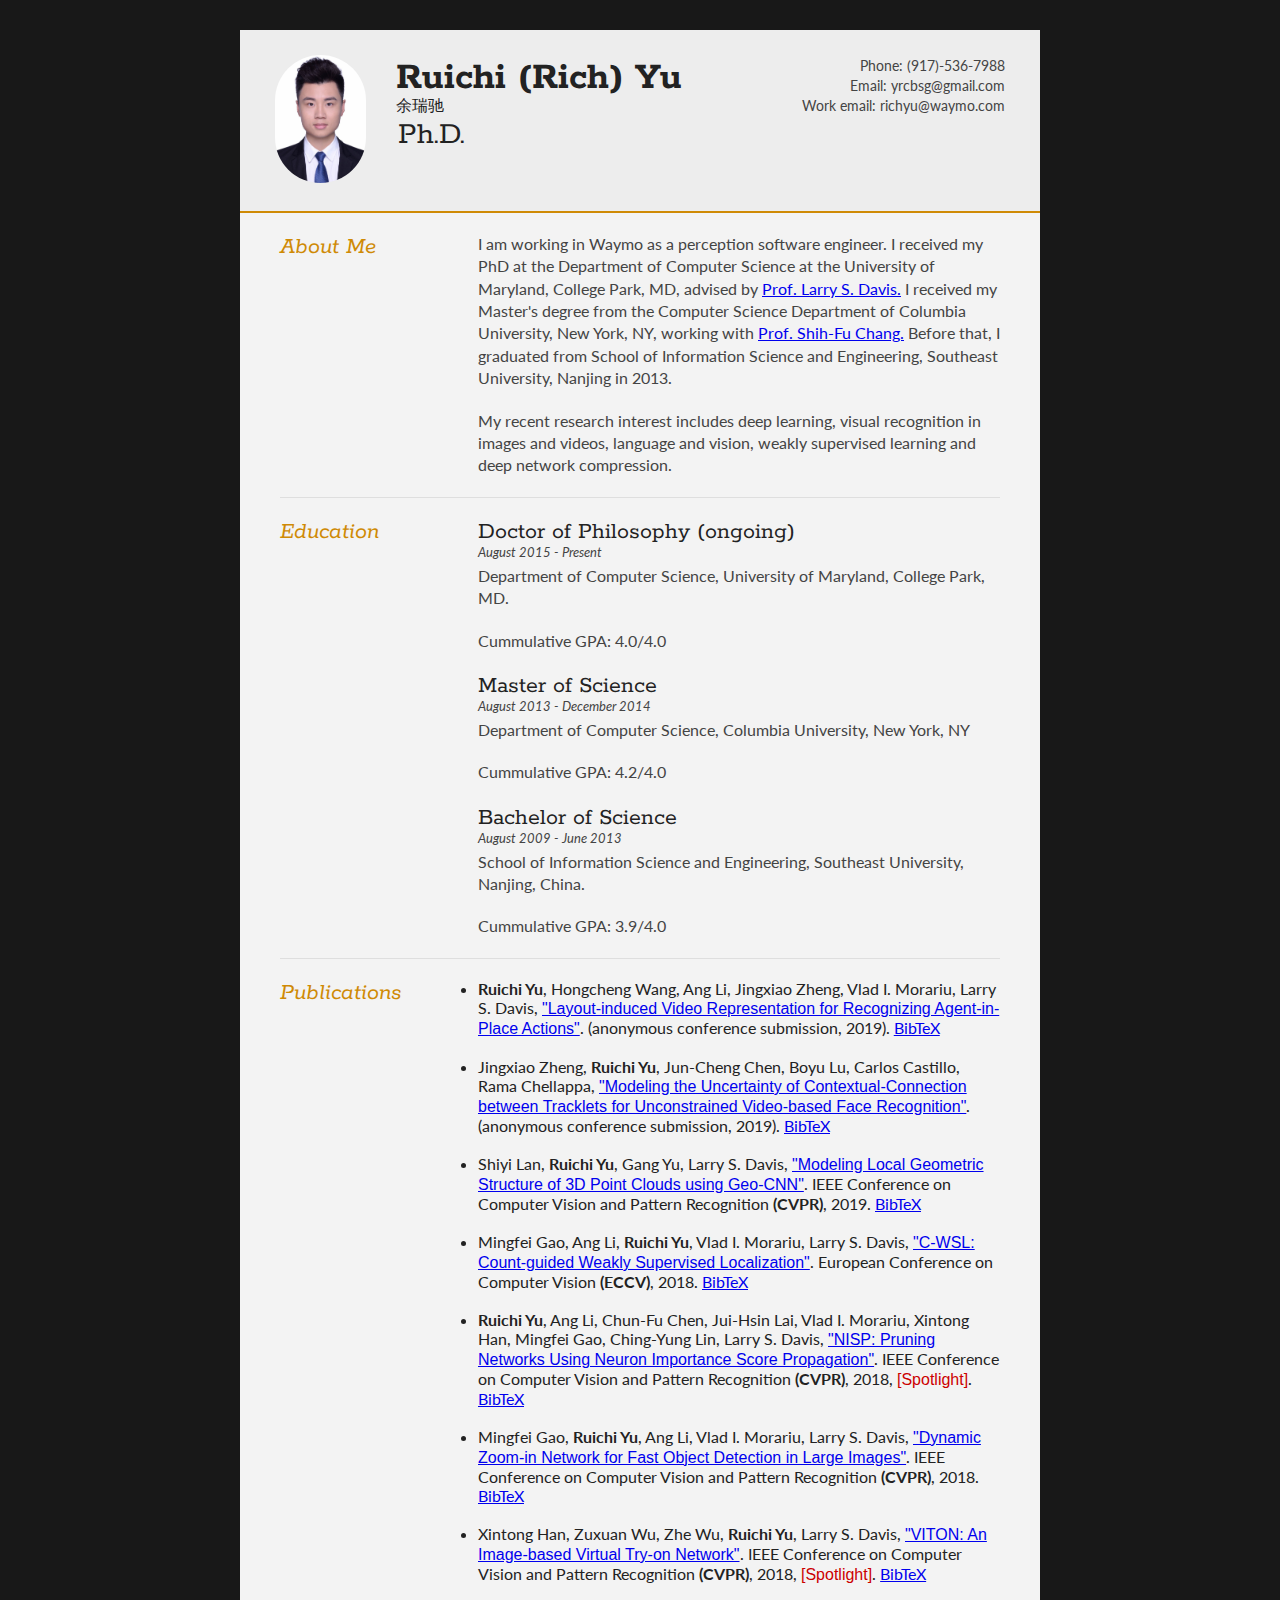
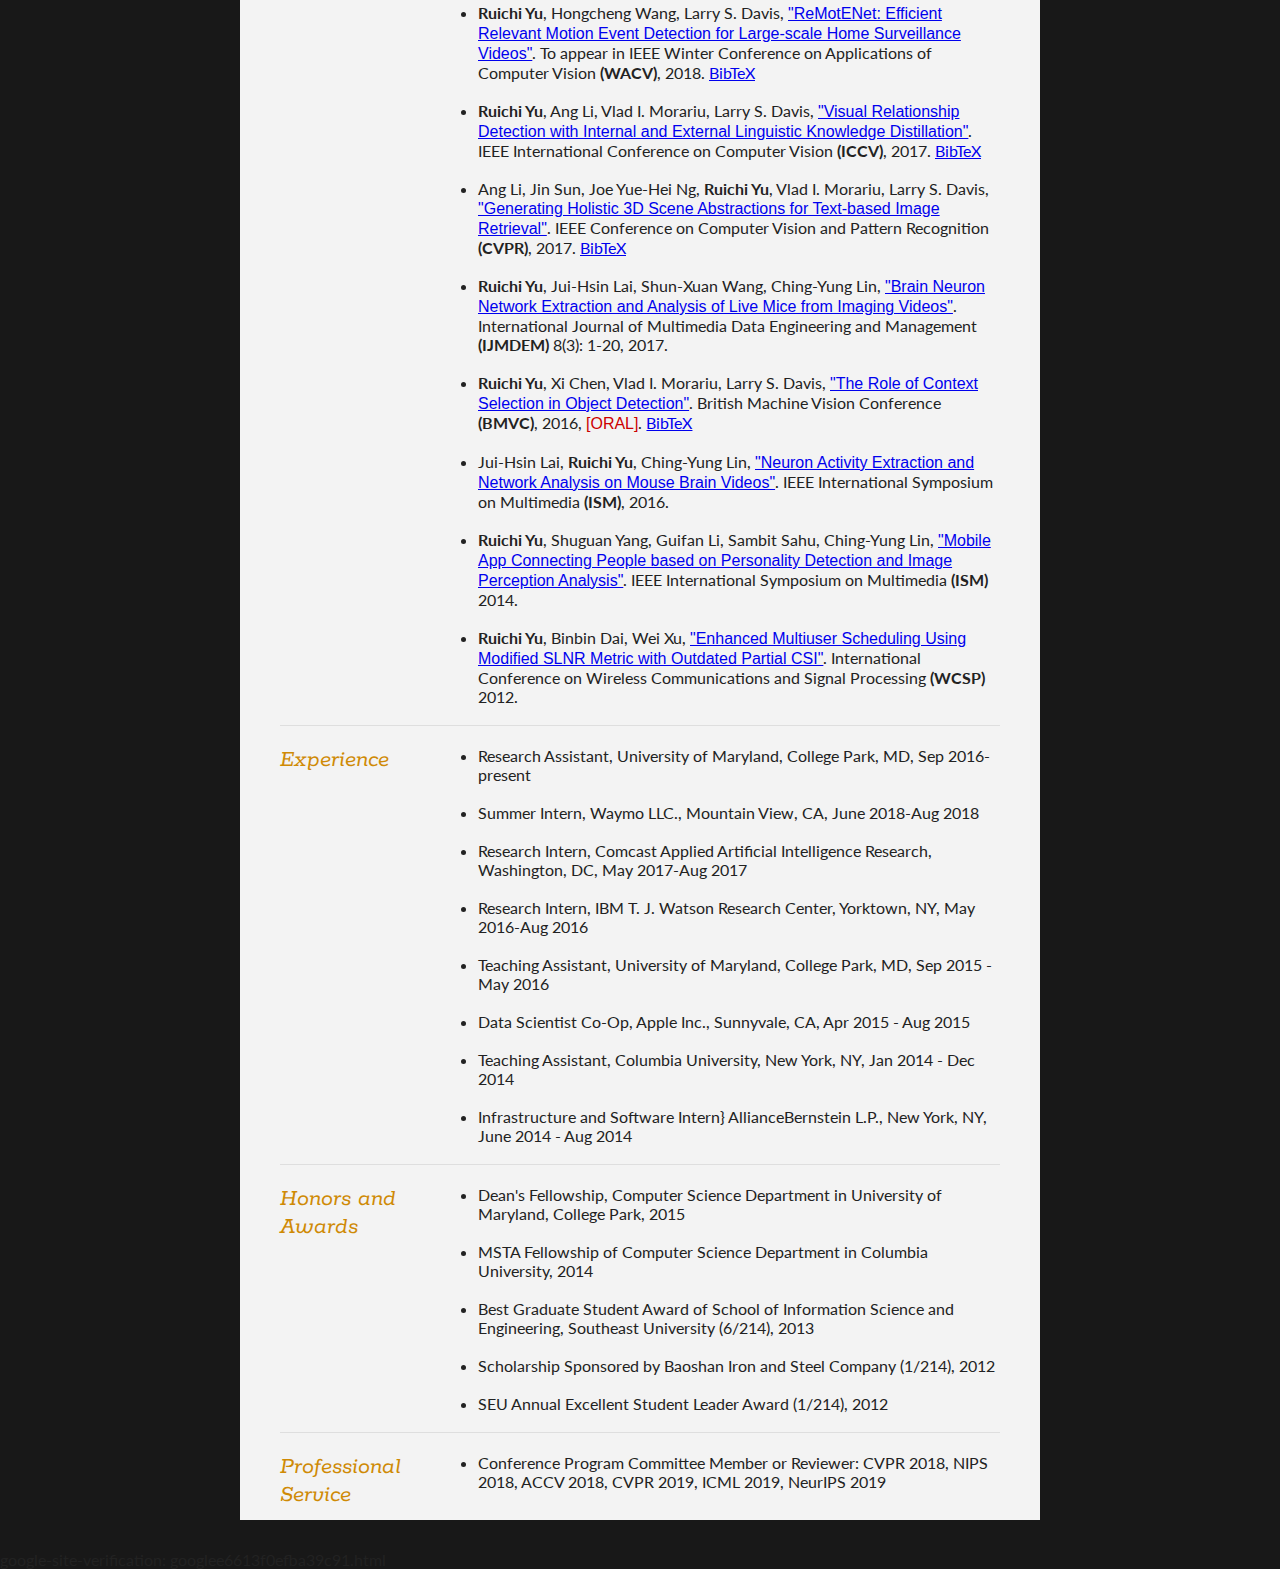
==== commit 71f079e6: "Update index.html" ====
--- a/index.html
+++ b/index.html
@@ -421,3 +421,4 @@
 </script>
 </body>
 </html>
+google-site-verification: googlee6613f0efba39c91.html
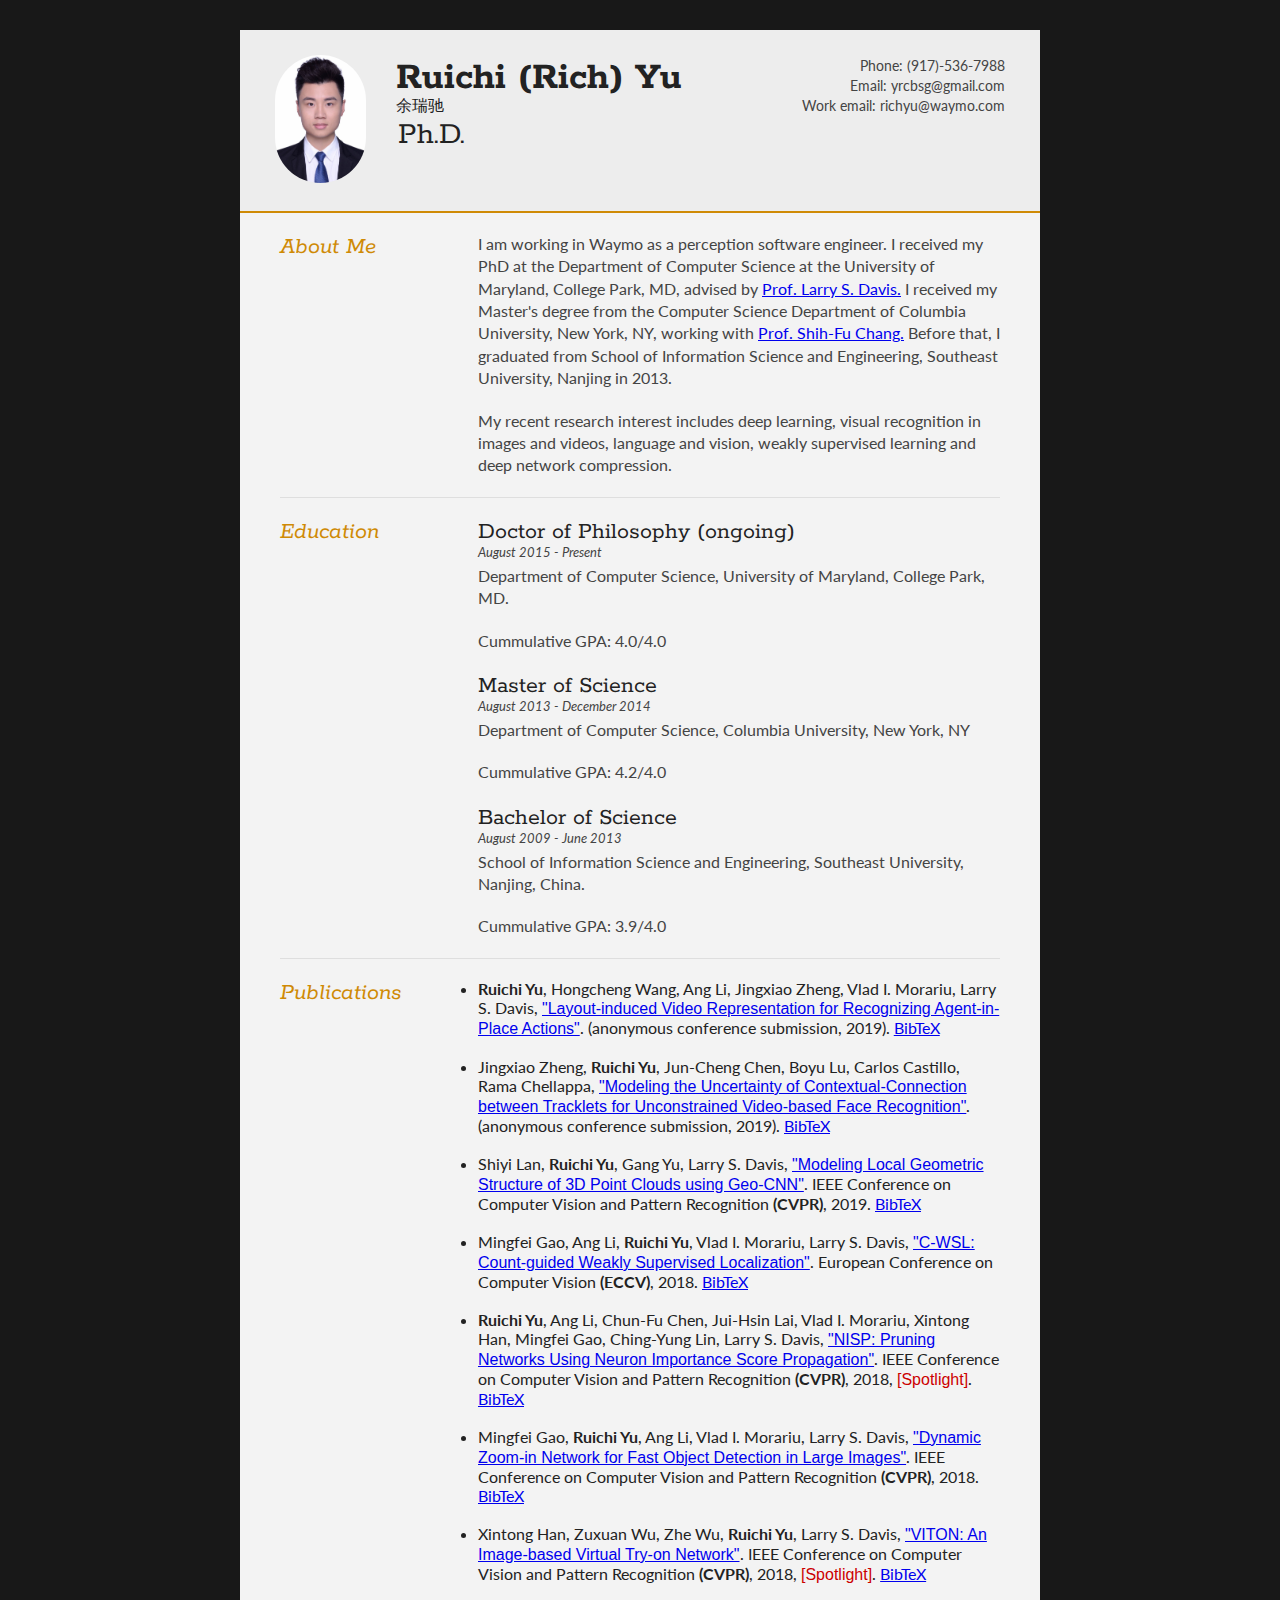
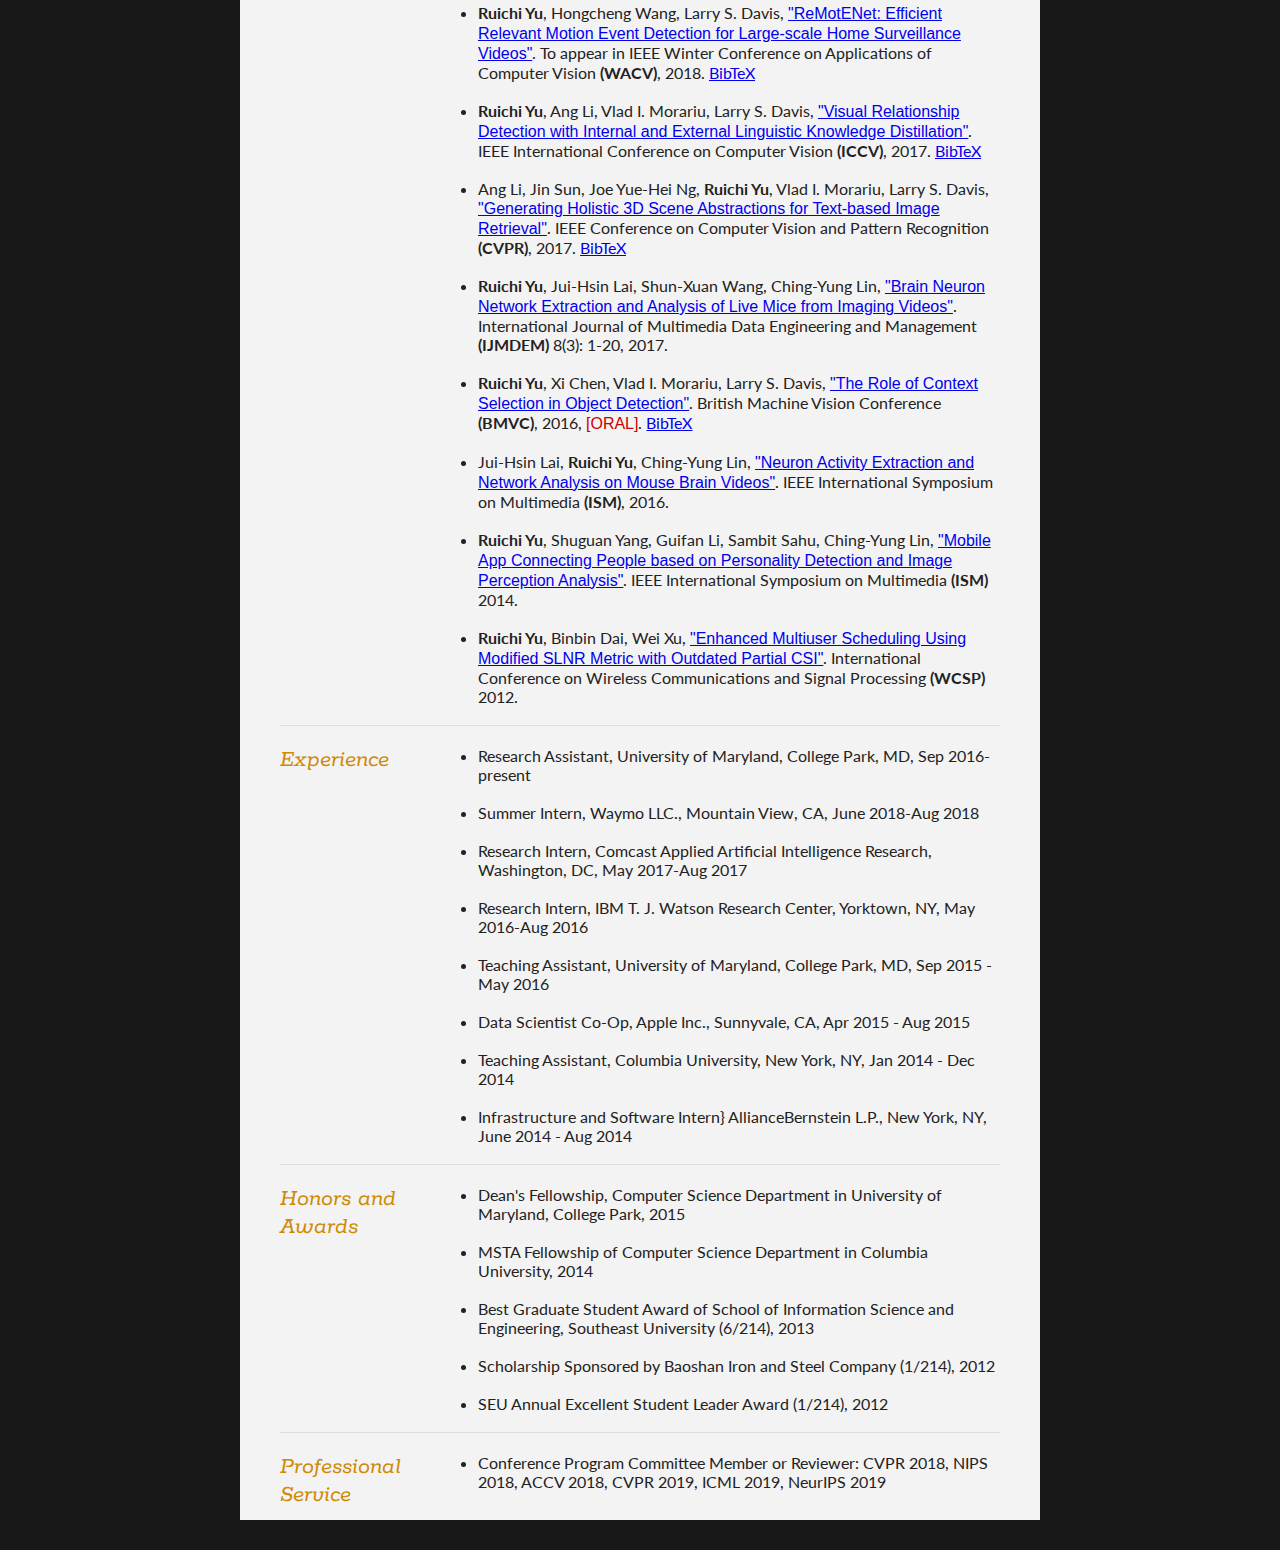
==== commit fa7c60a4: "Update index.html" ====
--- a/index.html
+++ b/index.html
@@ -1,6 +1,7 @@
 <!DOCTYPE html>
 <html>
 <head>
+<meta name="google-site-verification" content="4QxI3OMnFtcp5rNA3K7fDfzu0L2lqxOJ5M7mW5EfObU" />
 
 <script language=javascript type='text/javascript'>
 function toggleHide(id) 
@@ -421,4 +422,3 @@
 </script>
 </body>
 </html>
-google-site-verification: googlee6613f0efba39c91.html
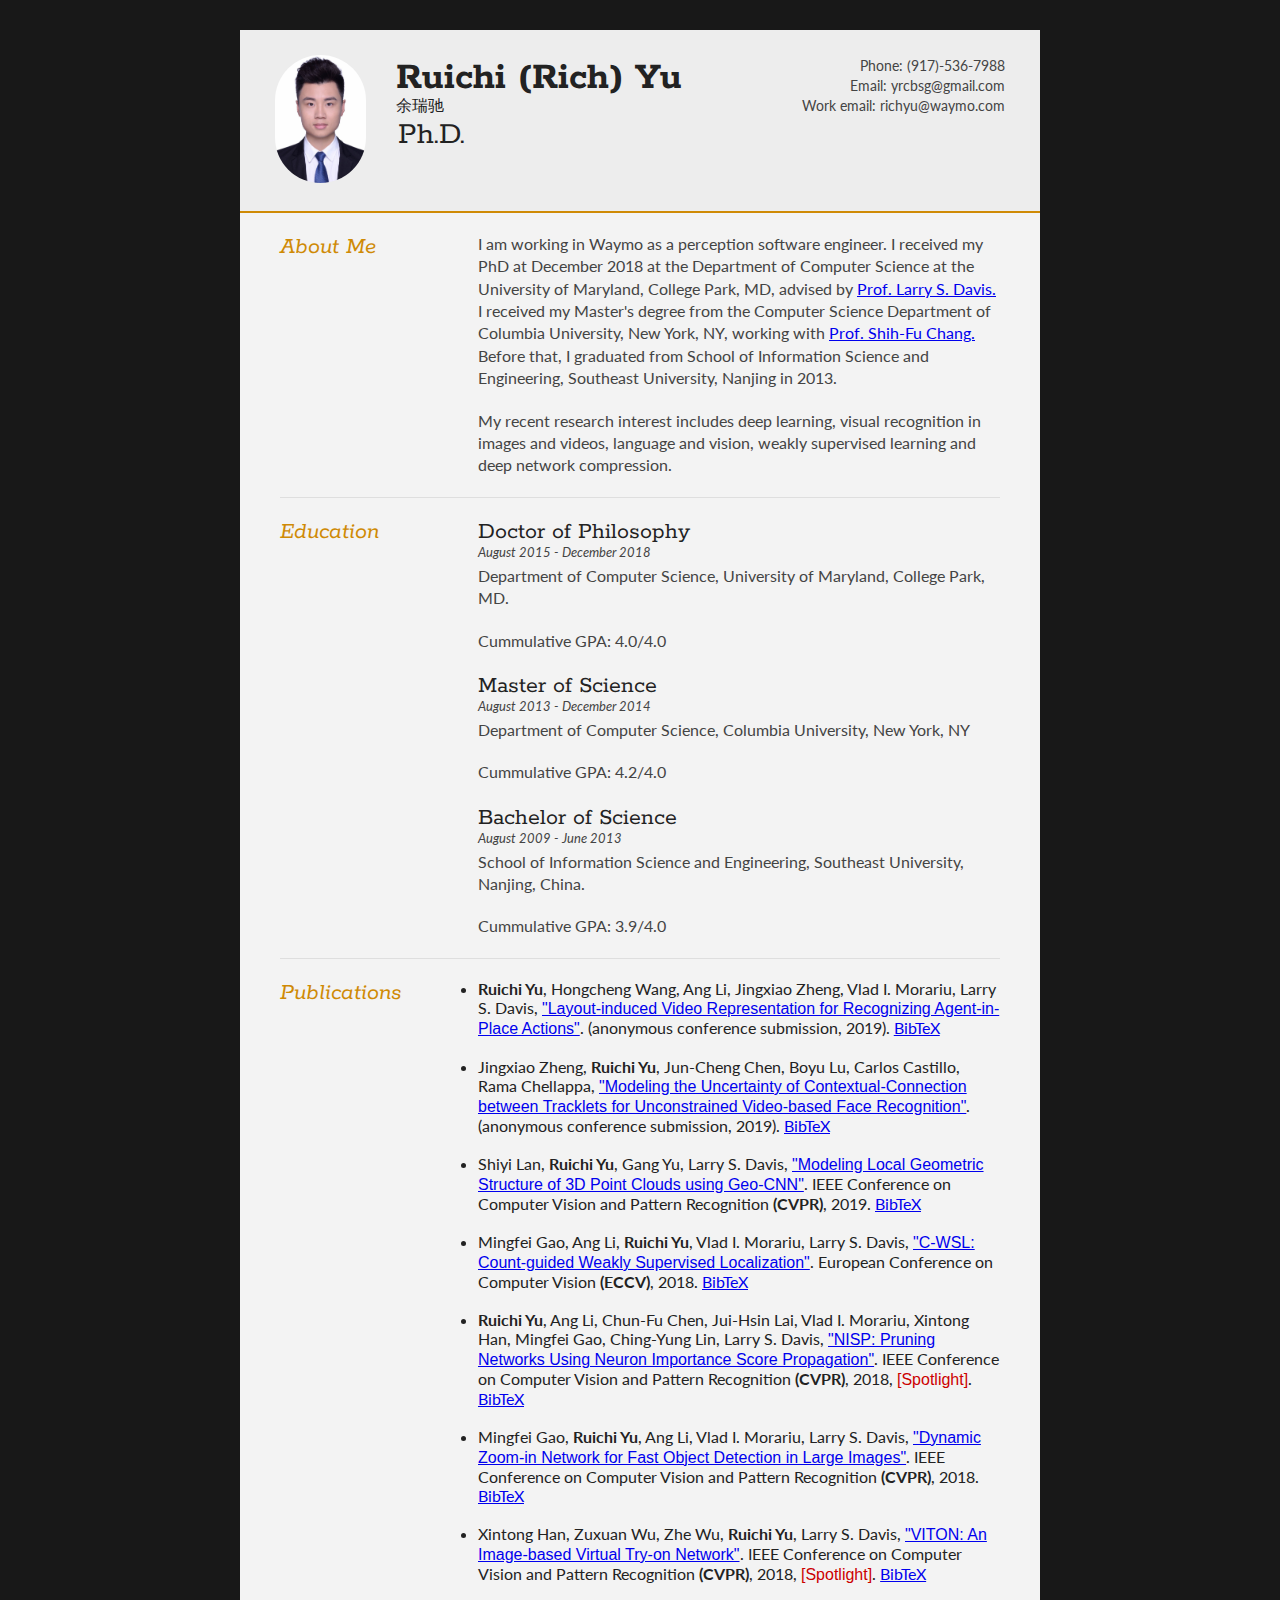
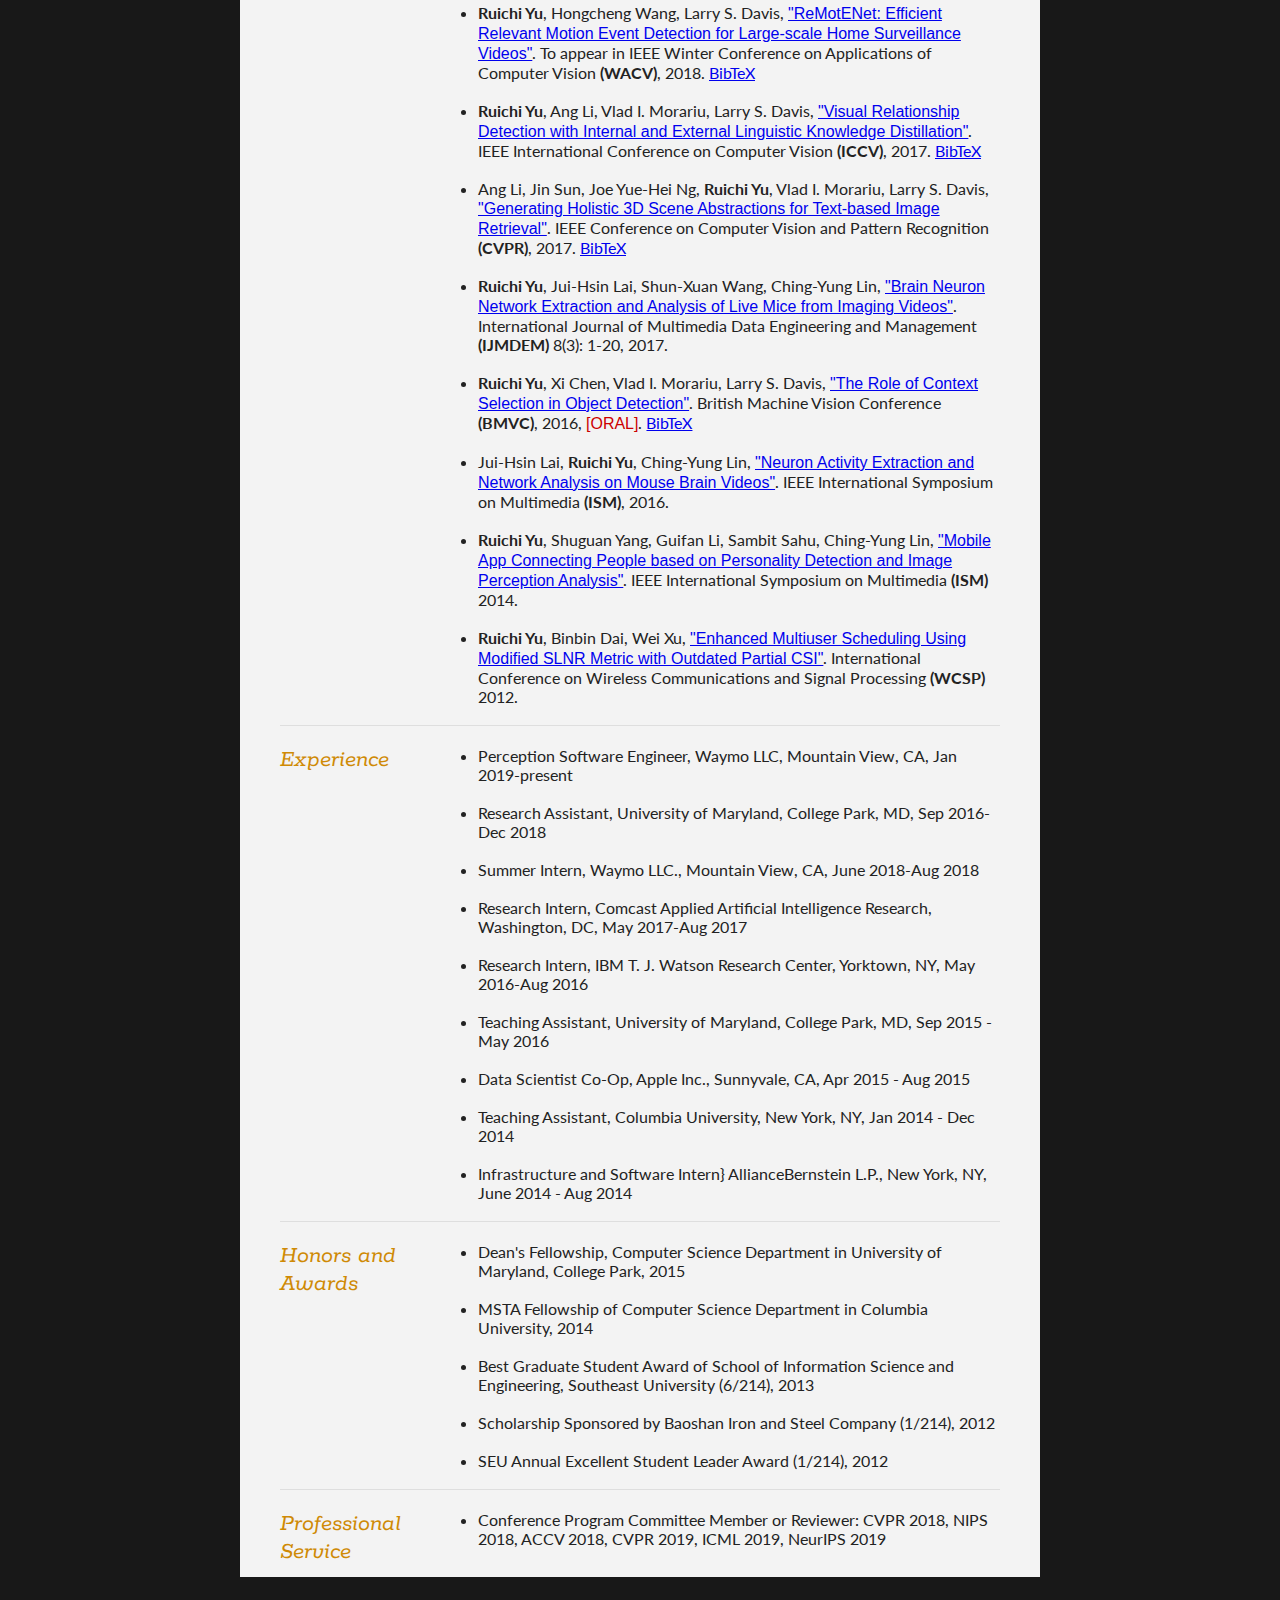
==== commit e026f4d0: "Update index.html" ====
--- a/index.html
+++ b/index.html
@@ -101,7 +101,7 @@
 				</div>
 				
 				<div class="sectionContent">
-					<p>I am working in Waymo as a perception software engineer. I received my PhD at the Department of Computer Science at the University of Maryland, College Park, MD, advised by <a href="http://www.umiacs.umd.edu/~lsd/">Prof. Larry S. Davis.</a> I received my Master's degree from the Computer Science Department of Columbia University, New York, NY, working with <a href="http://www.ee.columbia.edu/~sfchang/"> Prof. Shih-Fu Chang.</a> Before that, I graduated from School of Information Science and Engineering, Southeast University, Nanjing in 2013.</p>
+					<p>I am working in Waymo as a perception software engineer. I received my PhD at December 2018 at the Department of Computer Science at the University of Maryland, College Park, MD, advised by <a href="http://www.umiacs.umd.edu/~lsd/">Prof. Larry S. Davis.</a> I received my Master's degree from the Computer Science Department of Columbia University, New York, NY, working with <a href="http://www.ee.columbia.edu/~sfchang/"> Prof. Shih-Fu Chang.</a> Before that, I graduated from School of Information Science and Engineering, Southeast University, Nanjing in 2013.</p>
 					<p>My recent research interest includes deep learning, visual recognition in images and videos, language and vision, weakly supervised learning and deep network compression.</p>
 				</div>
 			</article>
@@ -116,8 +116,8 @@
 			
 			<div class="sectionContent">
 				<article>
-					<h2>Doctor of Philosophy (ongoing) </h2>
-					<p class="subDetails">August 2015 - Present</p>
+					<h2>Doctor of Philosophy </h2>
+					<p class="subDetails">August 2015 - December 2018</p>
 					<p>Department of Computer Science, University of Maryland, College Park, MD.</p>
 					<p>Cummulative GPA: 4.0/4.0</p>
 				</article>
@@ -327,7 +327,10 @@
 			
 			<div class="sectionContent">
 			<ul>
-			  <li>Research Assistant, University of Maryland, College Park, MD, Sep 2016-present</li>
+			  <li>Perception Software Engineer, Waymo LLC, Mountain View, CA, Jan 2019-present</li>
+			  <br />
+				
+			  <li>Research Assistant, University of Maryland, College Park, MD, Sep 2016-Dec 2018</li>
 			  <br />
 
 			  <li>Summer Intern, Waymo LLC., Mountain View, CA, June 2018-Aug 2018</li>
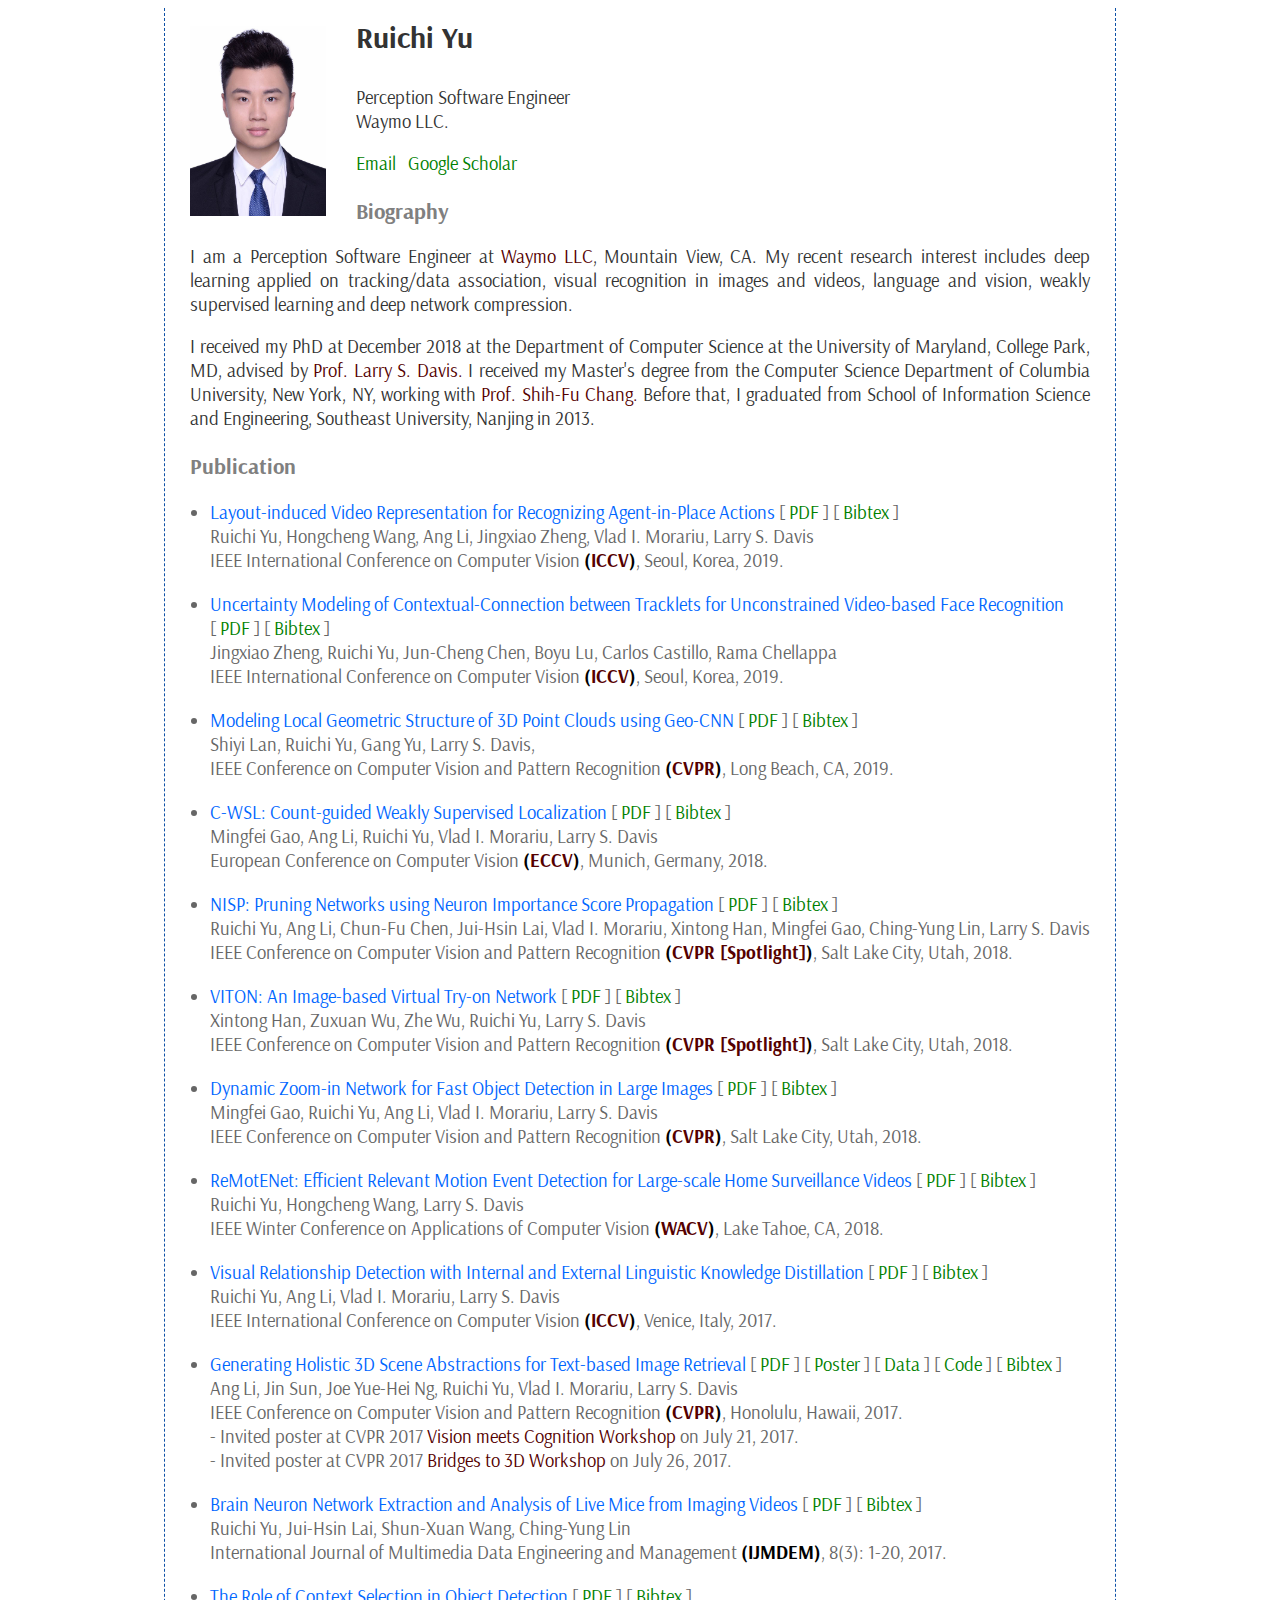
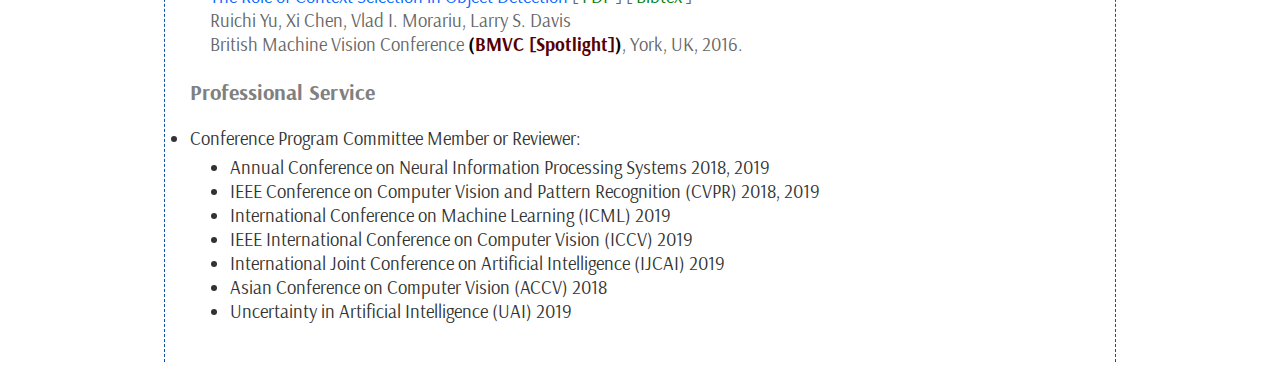
==== commit df6f0fcb: "Add files via upload" ====
--- a/index.html
+++ b/index.html
@@ -1,427 +1,256 @@
-<!DOCTYPE html>
-<html>
-<head>
-<meta name="google-site-verification" content="4QxI3OMnFtcp5rNA3K7fDfzu0L2lqxOJ5M7mW5EfObU" />
-
-<script language=javascript type='text/javascript'>
-function toggleHide(id) 
-{
-  if (document.getElementById)
-  {
-    obj = document.getElementById(id);
-    if (obj.style.display == "none")
-    {
-      obj.style.display = "";
-    } 
-    else 
-    {
-      obj.style.display = "none";
-    }
-  }
-}
-
-function hasClassName(classname, element)
-{
-  return String(element.className).split(/\s/).indexOf(classname) >= 0;
-}
-
-function showOnlySubset(all, subset)
-{
-  if(document.getElementsByClassName)
-  {
-    elements = document.getElementsByClassName(all);
-    for(var i = 0; i < elements.length; i++)
-    {
-      if(hasClassName(subset, elements[i]))
-      {
-        //elements[i].style.backgroundColor="#888888";
-        elements[i].style.display="";
-      }
-      else
-      {
-        //elements[i].style.backgroundColor="#FFFFFF";
-        elements[i].style.display="none";
-      }
-    }
-
-    if(all === subset)
-    {
-      document.getElementById("show_all_pubs").style.display = "none";
-    }
-    else
-    {
-      document.getElementById("show_all_pubs").style.display = "";
-    }
-  }
-}
-</script> 
-
-
-<title>Ruichi Yu - Curriculum Vitae</title>
-
-<meta name="viewport" content="width=device-width"/>
-<meta name="description" content="The Curriculum Vitae of Ruichi Yu."/>
-<meta charset="UTF-8"> 
-
-<link type="text/css" rel="stylesheet" href="style.css">
-<link href='http://fonts.googleapis.com/css?family=Rokkitt:400,700|Lato:400,300' rel='stylesheet' type='text/css'>
-
-<!--[if lt IE 9]>
-<script src="//html5shiv.googlecode.com/svn/trunk/html5.js"></script>
-<![endif]-->
-</head>
-<body id="top">
-<div id="cv" class="instaFade">
-	<div class="mainDetails">
-		<div id="headshot" class="quickFade">
-			<img src="Ruichi.jpeg" alt="Ruichi Yu" />
-		</div>
-		
-		<div id="name">
-			<h1 class="quickFade delayTwo">Ruichi (Rich) Yu</h1>
-			<h3 class="quickFade delayOne">余瑞驰</h2>
-			<h2 class="quickFade delayOne">Ph.D. </h2>
-		</div>
-		
-		<div id="contactDetails" class="quickFade delayOne" align="right">
-			<ul>
-				<li>Phone: (917)-536-7988</li>
-				<li>Email: <a href="mailto:yrcbsg@gmail.com" target="_blank">yrcbsg@gmail.com</a></li>
-				<li>Work email: <a href="mailto:richyu@waymo.com" target="_blank">richyu@waymo.com</a></li>
-			</ul>
-		</div>
-		<div class="clear"></div>
-	</div>
-	
-	<div id="mainArea" class="quickFade delayOne">
-		<section>
-			<article>
-				<div class="sectionTitle">
-					<h1>About Me</h1>
-				</div>
-				
-				<div class="sectionContent">
-					<p>I am working in Waymo as a perception software engineer. I received my PhD at December 2018 at the Department of Computer Science at the University of Maryland, College Park, MD, advised by <a href="http://www.umiacs.umd.edu/~lsd/">Prof. Larry S. Davis.</a> I received my Master's degree from the Computer Science Department of Columbia University, New York, NY, working with <a href="http://www.ee.columbia.edu/~sfchang/"> Prof. Shih-Fu Chang.</a> Before that, I graduated from School of Information Science and Engineering, Southeast University, Nanjing in 2013.</p>
-					<p>My recent research interest includes deep learning, visual recognition in images and videos, language and vision, weakly supervised learning and deep network compression.</p>
-				</div>
-			</article>
-			<div class="clear"></div>
-		</section>
-		
-		
-		<section>
-			<div class="sectionTitle">
-				<h1>Education</h1>
-			</div>
-			
-			<div class="sectionContent">
-				<article>
-					<h2>Doctor of Philosophy </h2>
-					<p class="subDetails">August 2015 - December 2018</p>
-					<p>Department of Computer Science, University of Maryland, College Park, MD.</p>
-					<p>Cummulative GPA: 4.0/4.0</p>
-				</article>
-
-				<article>
-					<h2>Master of Science </h2>
-					<p class="subDetails">August 2013 - December 2014</p>
-					<p>Department of Computer Science, Columbia University, New York, NY</p>
-					<p>Cummulative GPA: 4.2/4.0</p>
-				</article>
-				
-				<article>
-					<h2>Bachelor of Science</h2>
-					<p class="subDetails">August 2009 - June 2013</p>
-					<p>School of Information Science and Engineering, Southeast University, Nanjing, China.</p>
-					<p>Cummulative GPA: 3.9/4.0</p>
-				</article>
-			</div>
-			<div class="clear"></div>
-		</section>
-		
-		
-		<section>
-			<div class="sectionTitle">
-				<h1>Publications</h1>
-			</div>
-			
-			<div class="sectionContent">
-			<ul>
-
-			<li><span style="font-weight: bold;">Ruichi Yu</span>, Hongcheng Wang, Ang Li, Jingxiao Zheng, Vlad I. Morariu, Larry S. Davis, <font face="arial" color="blue"><a href="https://arxiv.org/abs/1804.01429">"Layout-induced Video Representation for Recognizing Agent-in-Place Actions"</a></font>. (anonymous conference submission, 2019).
-			  <a href="javascript:toggleHide('bibYuLIVRArxiv2018')">BibTeX</a>
-			  <pre id="bibYuLIVRArxiv2018" class="bibtex" style="display:none">
-				@article{ibYuLIVRArxiv2018",
-				  title={Layout-induced Video Representation for Recognizing Agent-in-Place Actions},
-				  author={Ruichi Yu and Hongcheng Wang and Ang Li and Jingxiao Zheng and Vlad I. Morariu and Larry S. Davis},
-				  journal={arXiv preprint arXiv:1711.05282},
-				  year={2018}
-				}
-			  </pre>
-			  </li>
-			  <br />
-				
-			<li>Jingxiao Zheng, <span style="font-weight: bold;">Ruichi Yu</span>,  Jun-Cheng Chen, Boyu Lu, Carlos Castillo, Rama Chellappa, <font face="arial" color="blue"><a href="https://arxiv.org/abs/1905.02756?context=cs">"Modeling the
-				Uncertainty of Contextual-Connection between Tracklets for Unconstrained Video-based Face
-				Recognition"</a></font>. (anonymous conference submission, 2019).
-							  <a href="javascript:toggleHide('bibYuLIVRArxiv2018')">BibTeX</a>
-							  <pre id="bibZhengUncertaintyarxiv2019" class="bibtex" style="display:none">
-								@article{bibZhengUncertaintyarxiv2019",
-								  title={Modeling the
-				Uncertainty of Contextual-Connection between Tracklets for Unconstrained Video-based Face
-				Recognition},
-				  author={Jingxiao Zheng and Ruichi Yu and Jun-Cheng Chen and Boyu Lu and Carlos Castillo and Rama Chellappa},
-				  journal={arXiv preprint arXiv:1905.02756},
-				  year={2019}
-				}
-			  </pre>
-			  </li>
-			  <br />
-
-			<li>Shiyi Lan, <span style="font-weight: bold;">Ruichi Yu</span>, Gang Yu, Larry S. Davis, <font face="arial" color="blue"><a href="https://arxiv.org/pdf/1811.07782.pdf">"Modeling Local Geometric Structure of 3D Point Clouds using Geo-CNN"</a></font>. IEEE Conference on Computer Vision and Pattern Recognition <span style="font-weight: bold;">(CVPR)</span>, 2019.
-			  <a href="javascript:toggleHide('ibYuGeoCNNArxiv2018')">BibTeX</a>
-			  <pre id="ibYuGeoCNNArxiv2018" class="bibtex" style="display:none">
-				@article{ibYuGeoCNNArxiv2018",
-				  title={Modeling Local Geometric Structure of 3D Point Clouds using Geo-CNN},
-				  author={Shiyi Lan and Ruichi Yu and Gang Yu and Larry S. Davis},
-				  journal={arXiv preprint arXiv:1811.07782},
-				  year={2018}
-				}
-			  </pre>
-			  </li>
-			  <br />
-
-			<li>Mingfei Gao, Ang Li, <span style="font-weight: bold;">Ruichi Yu</span>,  Vlad I. Morariu, Larry S. Davis, <font face="arial" color="blue"><a href="https://arxiv.org/abs/1711.05282">"C-WSL: Count-guided Weakly Supervised Localization"</a></font>. European Conference on Computer Vision <span style="font-weight: bold;">(ECCV)</span>, 2018.
-			  <a href="javascript:toggleHide('bibGaoCwslArxiv2017')">BibTeX</a>
-			  <pre id="bibGaoCwslArxiv2017" class="bibtex" style="display:none">
-				@article{gao2018cwsl,
-				  title={C-WSL: Count-guided Weakly Supervised Localization.},
-				  author={Mingfei Gao and Ang Li and Ruichi Yu and Vlad I. Morariu and Larry S. Davis},
-				  journal={European Conference on Computer Vision},
-				  year={2018}
-				}
-			  </pre>
-			  </li>
-			  <br />
-			
-			  <li><span style="font-weight: bold;">Ruichi Yu</span>, Ang Li, Chun-Fu Chen, Jui-Hsin Lai, Vlad I. Morariu, Xintong Han, Mingfei Gao, Ching-Yung Lin, Larry S. Davis, <font face="arial" color="blue"><a href="https://arxiv.org/abs/1711.05908">"NISP: Pruning Networks Using Neuron Importance Score Propagation"</a></font>. IEEE Conference on Computer Vision and Pattern Recognition <span style="font-weight: bold;">(CVPR)</span>, 2018, <font face="arial" color="#cc0000">[Spotlight]</font>.
-			  <a href="javascript:toggleHide('bibYuCVPR2018')">BibTeX</a>
-			  <pre id="bibYuCVPR2018" class="bibtex" style="display:none">
-				@article{yu2018_NISP,
-				  title={NISP: Pruning Networks Using Neuron Importance Score Propagation},
-				  author={Ruichi Yu and Ang Li and Chun-Fu Chen and Jui-Hsin Lai and Vlad I. Morariu and Xintong Han and Mingfei Gao and Ching-Yung Lin and Larry S. Davis},
-				  journal={IEEE Conference on Computer Vision and Pattern Recognition (CVPR)},
-				  year={2018}
-				}
-			  </pre>
-			  </li>
-
-			  <br />
-
-			  <li>Mingfei Gao, <span style="font-weight: bold;">Ruichi Yu</span>, Ang Li, Vlad I. Morariu, Larry S. Davis, <font face="arial" color="blue"><a href="https://arxiv.org/abs/1711.05187">"Dynamic Zoom-in Network for Fast Object Detection in Large Images"</a></font>. IEEE Conference on Computer Vision and Pattern Recognition <span style="font-weight: bold;">(CVPR)</span>, 2018.
-			  <a href="javascript:toggleHide('bibGaoCVPR2018')">BibTeX</a>
-			  <pre id="bibGaoCVPR2018" class="bibtex" style="display:none">
-				@article{Gao2018_Dynamic,
-				  title={Dynamic Zoom-in Network for Fast Object Detection in Large Images},
-				  author={Ruichi Yu and Mingfei Gao, and Ang Li and Vlad I. Morariu and Larry S. Davis},
-				  journal={IEEE Conference on Computer Vision and Pattern Recognition (CVPR)},
-				  year={2018}
-				}
-			  </pre>
-			  </li>
-			  <br />
-
-			  <li>Xintong Han, Zuxuan Wu, Zhe Wu, <span style="font-weight: bold;">Ruichi Yu</span>, Larry S. Davis, <font face="arial" color="blue"><a href="https://arxiv.org/abs/1711.08447">"VITON: An Image-based Virtual Try-on Network"</font></a>. IEEE Conference on Computer Vision and Pattern Recognition <span style="font-weight: bold;">(CVPR)</span>, 2018, <font face="arial" color="#cc0000">[Spotlight]</font>.
-			  <a href="javascript:toggleHide('bibHanCVPR2018')">BibTeX</a>
-			  <pre id="bibHanCVPR2018" class="bibtex" style="display:none">
-				@article{Han2018_VITON,
-				  title={VITON: An Image-based Virtual Try-on Network},
-				  author={Xintong Han and Zuxuan Wu and Zhe Wu and Ruichi Yu and Larry S. Davis},
-				  journal={IEEE Conference on Computer Vision and Pattern Recognition (CVPR)},
-				  year={2018}
-				}
-			  </pre>
-			  </li>
-			  <br />
-
-			  <li><span style="font-weight: bold;">Ruichi Yu</span>, Hongcheng Wang, Larry S. Davis, <font face="arial" color="blue"><a href="https://arxiv.org/abs/1801.02031">"ReMotENet: Efficient Relevant Motion Event Detection for Large-scale Home Surveillance Videos"</font></a>. To appear in IEEE Winter Conference on Applications of Computer Vision <span style="font-weight: bold;">(WACV)</span>, 2018.
-			  <a href="javascript:toggleHide('bibYuWACV2018')">BibTeX</a>
-			  <pre id="bibYuWACV2018" class="bibtex" style="display:none">
-				@article{Yu2018_ReMotENet,
-				  title={ReMotENet: Efficient Relevant Motion Event Detection for Large-scale Home Surveillance Videos},
-				  author={Ruichi Yu and Hongcheng Wang and Larry S. Davis},
-				  journal={IEEE Winter Conference on Applications of Computer Vision (WACV)},
-				  year={2018}
-				}
-			  </pre>
-			  </li>
-			  <br />
-
-			  
-
-			  <li><span style="font-weight: bold;">Ruichi Yu</span>, Ang Li, Vlad I. Morariu, Larry S. Davis, <font face="arial" color="blue">
-			  <a href="https://arxiv.org/pdf/1707.09423v1.pdf">"Visual Relationship Detection with Internal and External Linguistic Knowledge Distillation"</a></font>. IEEE International Conference on Computer Vision <span style="font-weight: bold;">(ICCV)</span>, 2017.
-			  <a href="javascript:toggleHide('bibYuICCV2017')">BibTeX</a>
-			  <pre id="bibYuICCV2017" class="bibtex" style="display:none">
-			@article{yu2017_vrd_knowledge_distillation,
-			  title={Visual Relationship Detection with Internal and External Linguistic Knowledge Distillation.},
-			  author={Ruichi Yu and Ang Li and Vlad I. Morariu and Larry S. Davis},
-			  journal={IEEE International Conference on Computer Vision (ICCV)},
-			  year={2017}
-			}
-			  </pre>
-			  </li>
-			  <br />
-			  
-			  <li>Ang Li, Jin Sun, Joe Yue-Hei Ng, <span style="font-weight: bold;">Ruichi Yu</span>, Vlad I. Morariu, Larry S. Davis, <font face="arial" color="blue"><a href="https://arxiv.org/pdf/1611.09392.pdf">"Generating Holistic 3D Scene Abstractions for Text-based Image Retrieval"</a></font>. IEEE Conference on Computer Vision and Pattern Recognition <span style="font-weight: bold;">(CVPR)</span>, 2017.
-			  <a href="javascript:toggleHide('bibLiCVPR2017')">BibTeX</a>
-			  <pre id="bibLiCVPR2017" class="bibtex" style="display:none">
-				@article{li2017_3dscenefromtext,
-				  title={Generating Holistic 3D Scene Abstractions for Text-based Image Retrieval.},
-				  author={Ang Li and Jin Sun and Joe Yue-Hei Ng and Ruichi Yu and Vlad I. Morariu and Larry S. Davis},
-				  journal={IEEE Conference on Computer Vision and Pattern Recognition (CVPR)},
-				  year={2017}
-				}
-			  </pre>
-			  </li>
-			  <br />
-
-			  <li><span style="font-weight: bold;">Ruichi Yu</span>, Jui-Hsin Lai, Shun-Xuan Wang, Ching-Yung Lin, <font face="arial" color="blue"><a href="https://www.igi-global.com/article/brain-neuron-network-extraction-and-analysis-of-live-mice-from-imaging-videos/182648">"Brain Neuron Network Extraction and Analysis of Live Mice from Imaging Videos"</a></font>. International Journal of Multimedia Data Engineering and Management <span style="font-weight: bold;">(IJMDEM)</span> 8(3): 1-20, 2017.</li>
-			  <br />
-
-			  <li><span style="font-weight: bold;">Ruichi Yu</span>, Xi Chen, Vlad I. Morariu, Larry S. Davis, <font face="arial" color="blue"><a href="https://arxiv.org/abs/1609.02948">"The Role of Context Selection in Object Detection"</a></font>. British Machine Vision Conference <span style="font-weight: bold;">(BMVC)</span>, 2016, <font face="arial" color="#cc0000">[ORAL]</font>.
-			  <a href="javascript:toggleHide('bibYuBMVC2016')">BibTeX</a>
-			  <pre id="bibYuBMVC2016" class="bibtex" style="display:none">
-			@inproceedings{yu16objectcontextselection,
-			  author = {Ruichi Yu and Xi Chen and Vlad I. Morariu and Larry S. Davis},
-			  title = {The Role of Context Selection in Object Detection},
-			  booktitle = {British Machine Vision Conference (BMVC)},
-			  year      = {2016}
-			}
-			  </pre>
-			  </li>
-			  <br />
-
-
-			  <li>Jui-Hsin Lai, <span style="font-weight: bold;">Ruichi Yu</span>, Ching-Yung Lin, <font face="arial" color="blue"><a href="http://ieeexplore.ieee.org/document/7823669/">"Neuron Activity Extraction and Network Analysis on Mouse Brain Videos"</a></font>. IEEE International Symposium on Multimedia <span style="font-weight: bold;">(ISM)</span>, 2016.</li>
-			  <br />
-
-			  <li><span style="font-weight: bold;">Ruichi Yu</span>, Shuguan Yang, Guifan Li, Sambit Sahu, Ching-Yung Lin, <font face="arial" color="blue"><a href="http://ieeexplore.ieee.org/document/7033047/">"Mobile App Connecting People based on Personality Detection and Image Perception Analysis"</a></font>. IEEE International Symposium on Multimedia <span style="font-weight: bold;">(ISM)</span> 2014.</li>
-			  <br />
-
-			  <li><span style="font-weight: bold;">Ruichi Yu</span>, Binbin Dai, Wei Xu, <font face="arial" color="blue"><a href="http://www.comm.toronto.edu/~bdai/pub/wcsp2012_SLNRscheduling.pdf">"Enhanced Multiuser Scheduling Using Modified SLNR Metric with Outdated Partial CSI"</a></font>. International Conference on Wireless Communications and Signal Processing <span style="font-weight: bold;">(WCSP)</span> 2012.</li>
-
-			  <br />
-
-			</ul>
-				
-
-			</div>
-			<div class="clear"></div>
-		</section>
-
-		<section>
-			<div class="sectionTitle">
-				<h1>Experience</h1>
-			</div>
-			
-			<div class="sectionContent">
-			<ul>
-			  <li>Perception Software Engineer, Waymo LLC, Mountain View, CA, Jan 2019-present</li>
-			  <br />
-				
-			  <li>Research Assistant, University of Maryland, College Park, MD, Sep 2016-Dec 2018</li>
-			  <br />
-
-			  <li>Summer Intern, Waymo LLC., Mountain View, CA, June 2018-Aug 2018</li>
-			  <br />
-
-			  <li>Research Intern, Comcast Applied Artificial Intelligence Research, Washington, DC, May 2017-Aug 2017</li>
-			  <br />
-
-			  <li>Research Intern, IBM T. J. Watson Research Center, Yorktown, NY, May 2016-Aug 2016</li>
-			  <br />
-
-			  <li>Teaching Assistant, University of Maryland, College Park, MD, Sep 2015 -  May 2016</li>
-			  <br />
-
-			  <li>Data Scientist Co-Op, Apple Inc., Sunnyvale, CA, Apr 2015 - Aug 2015</li>
-			  <br />
-
-			  <li>Teaching Assistant, Columbia University, New York, NY, Jan 2014 - Dec 2014</li>
-			  <br />
-
-			  <li>Infrastructure and Software Intern} AllianceBernstein L.P., New York, NY, June 2014 - Aug 2014</li>
-			  <br />
-
-
-			</ul>
-				
-
-			</div>
-			<div class="clear"></div>
-		</section>
-
-		<section>
-			<div class="sectionTitle">
-				<h1>Honors and Awards</h1>
-			</div>
-			
-			<div class="sectionContent">
-			<ul>
-			  <li>Dean's Fellowship, Computer Science Department in University of Maryland, College Park, 2015</li>
-			  <br />
-
-			  <li>MSTA Fellowship of Computer Science Department in Columbia University, 2014</li>
-			  <br />
-
-			  <li>Best Graduate Student Award of School of Information Science and Engineering, Southeast University (6/214), 2013</li>
-			  <br />
-
-			  <li>Scholarship Sponsored by Baoshan Iron and Steel Company (1/214), 2012</li>
-			  <br />
-
-			  <li>SEU Annual Excellent Student Leader Award (1/214), 2012</li>
-			  <br />
-
-			  
-
-
-			</ul>
-				
-
-			</div>
-			<div class="clear"></div>
-		</section>
-
-		<section>
-			<div class="sectionTitle">
-				<h1>Professional Service</h1>
-			</div>
-			
-			<div class="sectionContent">
-			<ul>
-			  <li>Conference Program Committee Member or Reviewer: CVPR 2018, NIPS 2018, ACCV 2018, CVPR 2019, ICML 2019, NeurIPS 2019</li>
-			  <br />
-
-
-			</ul>
-				
-
-			</div>
-			<div class="clear"></div>
-		</section>
-		
-	</div>
-</div>
-<script type="text/javascript">
-var gaJsHost = (("https:" == document.location.protocol) ? "https://ssl." : "http://www.");
-document.write(unescape("%3Cscript src='" + gaJsHost + "google-analytics.com/ga.js' type='text/javascript'%3E%3C/script%3E"));
-</script>
-<script type="text/javascript">
-var pageTracker = _gat._getTracker("UA-3753241-1");
-pageTracker._initData();
-pageTracker._trackPageview();
-</script>
-</body>
+<!DOCTYPE html PUBLIC "-//W3C//DTD XHTML 1.1//EN" "http://www.w3.org/TR/xhtml11/DTD/xhtml11.dtd">
+<html xmlns="http://www.w3.org/1999/xhtml" xml:lang="en">
+    <head>
+        <title>Ruichi Yu - Waymo</title>
+        <meta name="author" content="Ruichi Yu">
+        <meta name="description" content="">
+
+        <link href="https://fonts.googleapis.com/css?family=Arsenal" rel="stylesheet"> 
+        <!--<link href='http://fonts.googleapis.com/css?family=Source+Sans+Pro:300,400|Oswald:400,700' rel='stylesheet' type='text/css'>-->
+        <link href = "style.css" rel = stylesheet>
+        <script>
+            function showbib(tag) {
+                var x = document.getElementById(tag);
+                if (x.style.display == "block")
+                    x.style.display = "none";
+                else x.style.display = "block";
+            }
+        </script>
+    </head>
+    <body>
+        <div id=main>
+
+            <div style="padding-top: 10px">
+                <img src="headpic.jpg" style="float: left; height:190px; margin-right: 30px; margin-top: 8px" />
+                <!--<embed type="image/svg+xml" src="pic/umdlogo.svg" style="height: 40px; width: 300px; float: right; padding-top:10px; padding-bottom: 10px;" /> -->
+                <!-- <img src="pic/umdseal.png" style="height: 130px; float: right; padding-top:10px; padding-bottom: 10px;" /> -->
+                <div>
+                    <div class=name>Ruichi Yu</div>
+                    <p> Perception Software Engineer<br>
+                    Waymo LLC.
+<!--                     <p><a class=link href="cv-anyli.pdf">Curriculum Vitae</a>
+ -->                    <p><a class=link href="mailto:yrcbsg@gmail.com">Email</a><!--<a class="cv" href="resume-angli.pdf">Resume</a> -->&nbsp;&nbsp;&nbsp;<a class=link href="https://scholar.google.com/citations?user=EfP9RrMAAAAJ&hl=en">Google Scholar</a>
+                    <br>
+                </div>
+            </div>
+            <div class=section>
+                <h3>Biography</h3>
+                <p> I am a Perception Software Engineer at <a href="https://waymo.com/">Waymo LLC</a>, Mountain View, CA. My recent research interest includes deep learning applied on tracking/data association, visual recognition in images and videos, language and vision, weakly supervised learning and deep network compression.
+
+                <p>	I received my PhD at December 2018 at the Department of Computer Science at the University of Maryland, College Park, MD, advised by <a href="http://www.umiacs.umd.edu/~lsd/">Prof. Larry S. Davis.</a> I received my Master's degree from the Computer Science Department of Columbia University, New York, NY, working with <a href="http://www.ee.columbia.edu/~sfchang/"> Prof. Shih-Fu Chang.</a> Before that, I graduated from School of Information Science and Engineering, Southeast University, Nanjing in 2013.
+
+
+                <div class=section>
+                    <h3>Publication</h3>
+
+                    <ul class=paper>
+
+
+
+                        <li><span class="papertitle">Layout-induced Video Representation for Recognizing Agent-in-Place Actions</span>  [&nbsp;<a class=link href="https://arxiv.org/pdf/1804.01429.pdf">PDF</a>&nbsp;] [&nbsp;<a class=link href="javascript:showbib('Yu_2018_action')">Bibtex</a>&nbsp;]<br> 
+                            Ruichi Yu, Hongcheng Wang, Ang Li, Jingxiao Zheng, Vlad I. Morariu, Larry S. Davis<br>
+                            IEEE International Conference on Computer Vision <b>(<a href="http://iccv2019.thecvf.com">ICCV</a>)</b>, Seoul, Korea, 2019.
+                            <div id="Yu_2018_action" style="display:none"><pre><code>@article{Yu2018RepresentingVB,
+  title={Layout-induced Video Representation for Recognizing Agent-in-Place Actions},
+  author={Ruichi Yu and Hongcheng Wang and Ang Li and Jingxiao Zheng and Vlad I. Morariu and Larry S. Davis},
+  journal={CoRR},
+  year={2018},
+  volume={abs/1804.01429}
+}
+                            </code></pre></div>
+
+
+<li><span class="papertitle">Uncertainty Modeling of Contextual-Connection between Tracklets for Unconstrained Video-based Face Recognition</span>  [&nbsp;<a class=link href="https://arxiv.org/pdf/1905.02756.pdf">PDF</a>&nbsp;] [&nbsp;<a class=link href="javascript:showbib('zheng_2019_uncertain')">Bibtex</a>&nbsp;]<br> 
+                            Jingxiao Zheng, Ruichi Yu,  Jun-Cheng Chen, Boyu Lu, Carlos Castillo, Rama Chellappa<br>
+                            IEEE International Conference on Computer Vision <b>(<a href="http://iccv2019.thecvf.com">ICCV</a>)</b>, Seoul, Korea, 2019.
+                            <div id="zheng_2019_uncertain" style="display:none"><pre><code>@article{bibZhengUncertaintyarxiv2019",
+                                  
+  title={Uncertainty Modeling of Contextual-Connection between Tracklets for Unconstrained Video-based Face Recognitionn},
+  author={Jingxiao Zheng and Ruichi Yu and Jun-Cheng Chen and Boyu Lu and Carlos Castillo and Rama Chellappa},
+  journal={arXiv preprint arXiv:1905.02756},
+  year={2019}
+}
+                            </code></pre></div>
+
+<li><span class="papertitle">Modeling Local Geometric Structure of 3D Point Clouds using Geo-CNN</span>  [&nbsp;<a class=link href="https://arxiv.org/pdf/1811.07782.pdf">PDF</a>&nbsp;] [&nbsp;<a class=link href="javascript:showbib('Lan_2019_geocnn')">Bibtex</a>&nbsp;]<br> 
+                            Shiyi Lan, Ruichi Yu, Gang Yu, Larry S. Davis,<br>
+                            IEEE Conference on Computer Vision and Pattern Recognition  <b>(<a href="http://cvpr2019.thecvf.com">CVPR</a>)</b>, Long Beach, CA, 2019.
+                            <div id="Lan_2019_geocnn" style="display:none"><pre><code>@ibYuGeoCNNArxiv2018",
+                                  
+  title={Modeling Local Geometric Structure of 3D Point Clouds using Geo-CNN},
+  author={Shiyi Lan and Ruichi Yu and Gang Yu and Larry S. Davis},
+  journal={arXiv preprint arXiv:1811.07782},
+  year={2018}
+}
+                            </code></pre></div>
+                        
+
+                            <li><span class="papertitle">C-WSL: Count-guided Weakly Supervised Localization</span>  [&nbsp;<a class=link href="https://arxiv.org/pdf/1711.05282.pdf">PDF</a>&nbsp;] [&nbsp;<a class=link href="javascript:showbib('Gao_2018_ECCV')">Bibtex</a>&nbsp;]<br> 
+                                Mingfei Gao, Ang Li, Ruichi Yu, Vlad I. Morariu, Larry S. Davis<br>
+                                European Conference on Computer Vision <b>(<a href="https://eccv2018.org/">ECCV</a>)</b>, Munich, Germany, 2018.<br>
+                                <div id="Gao_2018_ECCV" style="display:none"><pre><code>@InProceedings{gao2017cwsl,
+  title={C-WSL: Count-guided Weakly Supervised Localization.},
+  author={Mingfei Gao and Ang Li and Ruichi Yu and Vlad I. Morariu and Larry S. Davis},
+  booktitle={European Conference on Computer Vision (ECCV)},
+  year={2018}
+}
+                                </code></pre></div> 
+
+                                <li><a class="papertitle" href="https://arxiv.org/abs/1711.05908">NISP: Pruning Networks using Neuron Importance Score Propagation</a> [&nbsp;<a class=link href="https://arxiv.org/pdf/1711.05908.pdf">PDF</a>&nbsp;] [&nbsp;<a class=link href="javascript:showbib('Yu_2018_CVPR')">Bibtex</a>&nbsp;] <br>
+                                    Ruichi Yu, Ang Li, Chun-Fu Chen, Jui-Hsin Lai, Vlad I. Morariu,
+                                    Xintong Han, Mingfei Gao, Ching-Yung Lin, Larry S. Davis<br>
+                                    IEEE Conference on Computer Vision and Pattern Recognition <b>(<a href="http://cvpr2018.thecvf.com">CVPR [Spotlight]</a>)</b>, Salt Lake City, Utah, 2018.<br>
+                                    <div id="Yu_2018_CVPR" style="display:none"><pre><code>@InProceedings{Yu_2018_CVPR,
+author = {Yu, Ruichi and Li, Ang and Chen, Chun-Fu and Lai, Jui-Hsin and Morariu, Vlad I. and Han, Xintong and Gao, Mingfei and Lin, Ching-Yung and Davis, Larry S.},
+title = {NISP: Pruning Networks Using Neuron Importance Score Propagation},
+booktitle = {The IEEE Conference on Computer Vision and Pattern Recognition (CVPR)},
+month = {June},
+year = {2018}
+}
+                                    </code></pre></div>
+
+                                    <li><a class="papertitle" href="https://arxiv.org/abs/1711.05908">VITON: An Image-based Virtual Try-on Network</a> [&nbsp;<a class=link href="https://arxiv.org/abs/1711.08447">PDF</a>&nbsp;] [&nbsp;<a class=link href="javascript:showbib('han_2018_CVPR')">Bibtex</a>&nbsp;] <br>
+                                    Xintong Han, Zuxuan Wu, Zhe Wu, Ruichi Yu, Larry S. Davis<br>
+                                    IEEE Conference on Computer Vision and Pattern Recognition <b>(<a href="http://cvpr2018.thecvf.com">CVPR [Spotlight]</a>)</b>, Salt Lake City, Utah, 2018.<br>
+                                    <div id="han_2018_CVPR" style="display:none"><pre><code>@InProceedings{han_2018_CVPR,
+author = {Xintong Han and Zuxuan Wu and Zhe Wu and Ruichi Yu and Larry S. Davis},
+title = {VITON: An Image-based Virtual Try-on Network},
+booktitle = {The IEEE Conference on Computer Vision and Pattern Recognition (CVPR)},
+month = {June},
+year = {2018}
+}
+                                    </code></pre></div>
+
+
+
+                                    
+                                    <li><a class="papertitle" href="javascript:void(0)">Dynamic Zoom-in Network for Fast Object Detection in Large Images</a> [&nbsp;<a class=link href="https://arxiv.org/pdf/1711.05187.pdf">PDF</a>&nbsp;] [&nbsp;<a class=link href="javascript:showbib('Gao_2018_CVPR')">Bibtex</a>&nbsp;]<br>
+                                        Mingfei Gao, Ruichi Yu, Ang Li, Vlad I. Morariu, Larry S. Davis<br>
+                                        IEEE Conference on Computer Vision and Pattern Recognition <b>(<a href="http://cvpr2018.thecvf.com">CVPR</a>)</b>, Salt Lake City, Utah, 2018.<br>
+                                        <div id=Gao_2018_CVPR style="display:none">
+                                            <pre><code>@InProceedings{Gao_2018_CVPR,
+author = {Gao, Mingfei and Yu, Ruichi and Li, Ang and Morariu, Vlad I. and Davis, Larry S.},
+title = {Dynamic Zoom-In Network for Fast Object Detection in Large Images},
+booktitle = {The IEEE Conference on Computer Vision and Pattern Recognition (CVPR)},
+month = {June},
+year = {2018}
+}
+                                            </code></pre>
+                                        </div>
+
+                                        <li><a class="papertitle" href="javascript:void(0)">ReMotENet: Efficient Relevant Motion Event Detection for Large-scale Home Surveillance Videos</a> [&nbsp;<a class=link href="https://arxiv.org/abs/1801.02031">PDF</a>&nbsp;] [&nbsp;<a class=link href="javascript:showbib('yu_2018_wacv')">Bibtex</a>&nbsp;]<br>
+                                        Ruichi Yu, Hongcheng Wang, Larry S. Davis<br>
+                                        IEEE Winter Conference on Applications of Computer Vision <b>(<a href="https://wacv18.wacv.net/">WACV</a>)</b>, Lake Tahoe, CA, 2018.<br>
+                                        <div id=yu_2018_wacv style="display:none">
+                                            <pre><code>@InProceedings{yu_2018_wacv,
+author = {Ruichi Yu and Hongcheng Wang and Larry S. Davis},
+title = {ReMotENet: Efficient Relevant Motion Event Detection for Large-scale Home Surveillance Videos},
+booktitle = {IEEE Winter Conference on Applications of Computer Vision (WACV)},
+month = {June},
+year = {2018}
+}
+                                            </code></pre>
+                                        </div>
+
+                
+
+                            
+
+                                            <li><a class="papertitle" href="https://arxiv.org/abs/1707.09423">Visual Relationship Detection with Internal and External Linguistic Knowledge Distillation</a> [&nbsp;<a class=link href="https://arxiv.org/pdf/1707.09423v1.pdf">PDF</a>&nbsp;] [&nbsp;<a class=link href="http://openaccess.thecvf.com/content_iccv_2017/html/Yu_Visual_Relationship_Detection_ICCV_2017_paper.html">Bibtex</a>&nbsp;] <br>
+                                                Ruichi Yu, Ang Li, Vlad I. Morariu, Larry S. Davis<br>
+                                                IEEE International Conference on Computer Vision <b>(<a href="http://iccv2017.thecvf.com">ICCV</a>)</b>, Venice, Italy, 2017.
+
+
+
+                                                <li><a class="papertitle" href="https://arxiv.org/abs/1611.09392">Generating Holistic 3D Scene Abstractions for Text-based Image Retrieval</a> [&nbsp;<a class=link href="https://arxiv.org/pdf/1611.09392.pdf">PDF</a>&nbsp;] [&nbsp;<a class=link href="cvpr17-3dscene-poster.pdf">Poster</a>&nbsp;] [ <a class=link href="javascript:alert('Please email me.')">Data</a>&nbsp;] [ <a class=link href="javascript:alert('Please email me.')">Code</a>&nbsp;] [&nbsp;<a class=link href="http://dblp.uni-trier.de/rec/bibtex/journals/corr/LiSNYMD16">Bibtex</a>&nbsp;]<br>
+                                                    Ang Li, Jin Sun, Joe Yue-Hei Ng, Ruichi Yu, Vlad I. Morariu, Larry S. Davis<br>
+                                                    IEEE Conference on Computer Vision and Pattern Recognition <b>(<a href="http://cvpr2017.thecvf.com">CVPR</a>)</b>, Honolulu, Hawaii, 2017.<br>
+                                                    - Invited poster at CVPR 2017 <a href="http://www.visionmeetscognition.org">Vision meets Cognition Workshop</a> on July 21, 2017.<br>
+                                                    - Invited poster at CVPR 2017 <a href="https://bridgesto3d.github.io/">Bridges to 3D Workshop</a> on July 26, 2017.<br>
+                                                    <!-- - Poster "<a class=link href="cvpr17-dc-poster.pdf">Minimizing Human Effort in Vision and Learning</a>" at CVPR 2017 Doctoral Consortium  on July 24, 2017 !--> 
+
+                                                    
+
+                <li><a class="papertitle" href="javascript:void(0)">Brain Neuron Network Extraction and Analysis of Live Mice from Imaging Videos</a> [&nbsp;<a class=link href="https://www.igi-global.com/article/brain-neuron-network-extraction-and-analysis-of-live-mice-from-imaging-videos/182648">PDF</a>&nbsp;] [&nbsp;<a class=link href="javascript:showbib('yu_2017_igmdem')">Bibtex</a>&nbsp;]<br>
+                                        Ruichi Yu, Jui-Hsin Lai, Shun-Xuan Wang, Ching-Yung Lin<br>
+                                        International Journal of Multimedia Data Engineering and Management <b>(IJMDEM)</b>, 8(3): 1-20, 2017.<br>
+                                        
+
+            <li><a class="papertitle" href="javascript:void(0)">The Role of Context Selection in Object Detection</a> [&nbsp;<a class=link href="https://arxiv.org/abs/1801.02031">PDF</a>&nbsp;] [&nbsp;<a class=link href="javascript:showbib('yu_2016_bmvc')">Bibtex</a>&nbsp;]<br>
+                                        Ruichi Yu, Xi Chen, Vlad I. Morariu, Larry S. Davis<br>
+                                        British Machine Vision Conference <b>(<a href="http://www.bmva.org/bmvc/2016/index.html">BMVC [Spotlight]</a>)</b>, York, UK, 2016.<br>
+                                        <div id=yu_2016_bmvc style="display:none">
+                                            <pre><code>@InProceedings{yu_2016_bmvc,
+author = {Ruichi Yu and Xi Chen and Vlad I. Morariu and Larry S. Davis},
+title = {The Role of Context Selection in Object Detection},
+booktitle = {British Machine Vision Conference (BMVC)},
+year = {2016}
+}
+                                            </code></pre>
+                                        </div>
+
+           
+                                                            
+
+
+                                                                    
+
+
+                    </ul>
+                </div>
+
+
+                <div class=section>
+                    <h3>Professional Service</h3>
+                    
+                            <li class=misc0> Conference Program Committee Member or Reviewer:
+                                <ul>
+                                    <li>Annual Conference on Neural Information Processing Systems 2018, 2019
+                                        <li>IEEE Conference on Computer Vision and Pattern Recognition (CVPR) 2018, 2019
+                                            <li>International Conference on Machine Learning (ICML) 2019
+                                                <li>IEEE International Conference on Computer Vision (ICCV) 2019
+                                                    <li>International Joint Conference on Artificial Intelligence (IJCAI) 2019
+                                                            <li>Asian Conference on Computer Vision (ACCV) 2018
+                                                                <li>Uncertainty in Artificial Intelligence (UAI) 2019
+                                </ul>
+                                <!--
+                                    <li class=misc0> Teaching Assistant for
+                                    <ul>
+                                    <li>Fall 2012: <a href="http://www.cs.umd.edu/class/fall2012/cmsc250">CMSC 250 Discrete Structures</a> (by <a href="http://www.cs.umd.edu/~kruskal">Clyde Kruskal</a> and Thomas Reinhardt)
+                                    </ul>
+                                    <li class=misc0> Graduate Coursework
+                                    <ul>
+                                    <li> <a href="http://www.cs.umd.edu/class/fall2014/cmsc754/">CMSC 754 Computational Geometry</a> by <a href="http://www.cs.umd.edu/~mount/">David Mount</a> (Fall 2014)
+                                    <li> CMSC 828B Advanced Topics in Information Processing by <a href="http://www.umiacs.umd.edu/~lsd/">Larry Davis</a> (Fall 2014)
+                                    <li> <a href="http://www2.math.umd.edu/~rvbalan/TEACHING/AMSC808RSpring2014/index.html">MATH 858R Sparse and Low Rank Representations</a> by <a href="http://www.math.umd.edu/~rvbalan/">Radu Balan</a> (Spring 2014)
+                                    <li> <a href="http://www.cs.umd.edu/~hajiagha/AGT10/AGT14.html">CMSC 858F Algorithmic Game Theory</a> by <a href="http://www.cs.umd.edu/~hajiagha/">Mohammad Hajiaghayi</a> (Spring 2014)
+                                    <li> <a href="">CMSC 828C Statistical Pattern Recognition</a> by <a href="http://www.umiacs.umd.edu/users/rama/">Rama Chellappa</a> (Fall 2013)
+                                    <li> <a href="http://www.cs.umd.edu/~djacobs/CMSC733/CMSC733_13.htm">CMSC 733 Computer Processing of Pictorial Information</a> by <a href="http://www.cs.umd.edu/~djacobs/">David Jacobs</a> (Fall 2013)
+                                    <li> <a href="http://lintool.github.com/MapReduce-course-2013s/">CMSC 828G Data-Intensive Computing with MapReduce</a> by <a href="http://www.umiacs.umd.edu/~jimmylin/">Jimmy Lin</a> (Spring 2013)
+                                    <li> <a href="http://www.cs.umd.edu/~djacobs/CMSC828/CMSC828J_13.htm">CMSC 828J Subspaces and Manifolds for Computer Vision</a> by <a href="http://www.cs.umd.edu/~djacobs/">David Jacobs</a> (Spring 2013)
+                                    <li> CMSC 828G Image Understanding by <a href="http://www.umiacs.umd.edu/users/rama/">Rama Chellappa</a> (Fall 2012)
+                                    <li> <a href="http://www.cs.umd.edu/~elman/660.12/syl.html">CMSC 660 Scientific Computing I</a> by <a href="https://www.cs.umd.edu/users/elman/">Howard Elman</a> (Fall 2012)
+                                    </ul>
+                                    !-->
+                    </ul>
+                </div>
+
+                <div class=foot style="font-size:10px"></div>
+            </div>
+    </body>
+
+    <script type="text/javascript">
+
+        var _gaq = _gaq || [];
+_gaq.push(['_setAccount', 'UA-33991125-1']);
+_gaq.push(['_trackPageview']);
+
+(function() {
+    var ga = document.createElement('script'); ga.type = 'text/javascript'; ga.async = true;
+    ga.src = ('https:' == document.location.protocol ? 'https://ssl' : 'http://www') + '.google-analytics.com/ga.js';
+    var s = document.getElementsByTagName('script')[0]; s.parentNode.insertBefore(ga, s);
+})();
+
+    </script>
+
 </html>
--- a/style.css
+++ b/style.css
@@ -1,375 +1,228 @@
-html,body,div,span,object,iframe,h1,h2,h3,h4,h5,h6,p,blockquote,pre,abbr,address,cite,code,del,dfn,em,img,ins,kbd,q,samp,small,strong,sub,sup,var,b,i,dl,dt,dd,ol,ul,li,fieldset,form,label,legend,table,caption,tbody,tfoot,thead,tr,th,td,article,aside,canvas,details,figcaption,figure,footer,header,hgroup,menu,nav,section,summary,time,mark,audio,video {
-border:0;
-font:inherit;
-font-size:100%;
-margin:0;
-padding:0;
-vertical-align:baseline;
-}
-
-article,aside,details,figcaption,figure,footer,header,hgroup,menu,nav,section {
-display:block;
-}
-
-html, body {background: #181818; font-family: 'Lato', helvetica, arial, sans-serif; font-size: 16px; color: #222;}
-
-.clear {clear: both;}
-em { 
-    font-style: italic;
+body {
+	/*font-family: Helvetica, Helvetica Neue, Arial;*/
+	/*font-weight: 300;*/
+	font-family: 'Arsenal', "HelveticaNeue-Light", "Helvetica Neue Light", 'Helvetica Neue', 'Source Sans Pro', 'Open Sans',Helvetica,Arial,sans-serif;
+	font-size: 14pt;
+	color: #333333;
+}
+
+#main {
+	max-width: 900px;
+	width: expression( document.body.clientWidth > 900 ? "900px": "auto" );
+	margin-left: auto;
+	margin-right: auto;
+	border-left: dashed 1px #0e51a7;
+	border-right: dashed 1px #0e51a7;
+	padding-left: 25px;
+	padding-right: 25px;
+}
+
+code {
+	font-size: 10pt;
+}
+
+h3 {
+	margin-bottom: 8px;
+	color: gray;
+}
+
+.name {
+	 padding-bottom: 10px;
+	 font-weight: bold;
+	 font-size: 30px;
+}
+
+strong, b {
+font-weight: bold;
+}
+/*
+h4:hover {
+	color: green;
+}
+
+.section:hover {
+	background-color: #ffffee;
+}*/
+
+h3 {
+	/*margin-top: 30px;*/
+}
+
+ul {
+	margin-top: 5px;
+}
+
+strong {
+	font-weight: 500;
+}
+
+.white {
+	font-size: 11pt;
+}
+
+.right {
+	float: right;
+}
+
+.left {
+	float: left;
+}
+
+.head {
+	float: left;
+}
+
+.foot {
+	text-align: right;
+	/*font-family: Verdana;*/
+	font-size: 10pt;
+	font-weight: 400;
+    /*border-top: solid 1px;*/
+	/*background: black;*/
+	padding-top: 10px;
+	padding-bottom: 10px;
+	/*border-top: dashed 1px #0e51a7;*/
+	/*color: white;*/
+}
+
+.header {
+	text-align: right;
+	font-family: Verdana;
+	font-size: 10pt;
+    border-bottom: solid 1px;
+}
+
+.block {
+	width: 30%;
+	float: left;
+}
+
+.block_right {
+	float: right;
+	margin-right: 25px;
+}
+
+.link:link {
+	text-decoration: none;
+	color: green;
+}
+
+.link:visited {
+	text-decoration: none;
+	color: green;
+}
+
+.link:hover {
+	text-decoration: underline;
+	color: #990000;
+}
+
+a:link {
+	text-decoration: none;
+	color: #550000;
+	//color: #aa0000;
+}
+
+a:visited {
+	text-decoration: none;
+	color: #550000;
+	//color: #aa0000;
+}
+
+a:hover {
+	text-decoration: underline;
+	color: #990000;
+}
+
+.cv:active {
+	text-decoration:none;
+	color: #00ff00;
+}
+
+.cv:link, .cv:visited {
+    color: green;
+    /*font-weight: bold;*/
+}
+
+.cv:hover {
+    color: red;
+}
+
+/*
+h4 {
+ /*   margin-top: 40px;
+	background: black;
+	padding-top: 10px;
+	padding-bottom: 10px;
+	padding-left: 10px;
+	margin-left: 10px;
+	margin-right: 10px;
+	color: white;
+}*/
+
+td {
+    vertical-align: top;
+}
+
+.topic {
+	color: #ff6600;
+}
+
+.project {
+    font-weight: bold;
+}
+
+.paper td {
+    vertical-align: top;
+    padding-top: 20px;
+}
+
+.paper li {
+	margin-left: -20px;
+	padding-left: 0px;
+	margin-top: 20px;
+	clear: both;
+	color: #666666;
+}
+
+.paper ul {
+    margin-top: 0px;
+}
+
+.paper li b {
+	color: black;
+}
+
+.misc ul {
+	margin-top: 0px;
+}
+
+.misc li {
+	margin-left: -20px;
+	padding-left: 0px;
+	clear: both;
+}
+
+.misc0 {
+	margin-top: 20px;
 }
 
 p {
-	font-size: 1em;
-	line-height: 1.4em;
-	margin-bottom: 20px;
-	color: #444;
-}
-
-#cv {
-	width: 90%;
-	max-width: 800px;
-	background: #f3f3f3;
-	margin: 30px auto;
-}
-
-.mainDetails {
-	padding: 25px 35px;
-	border-bottom: 2px solid #cf8a05;
-	background: #ededed;
-}
-
-#name h1 {
-	font-size: 2.5em;
-	font-weight: 700;
-	font-family: 'Rokkitt', Helvetica, Arial, sans-serif;
-	margin-bottom: -6px;
-}
-
-#name h2 {
-	font-size: 2em;
-	margin-left: 2px;
-	font-family: 'Rokkitt', Helvetica, Arial, sans-serif;
-}
-
-#mainArea {
-	padding: 0 40px;
-}
-
-#headshot {
-	width: 12.5%;
-	float: left;
-	margin-right: 30px;
-}
-
-#headshot img {
-	width: 100%;
-	height: auto;
-	-webkit-border-radius: 50px;
-	border-radius: 50px;
-}
-
-#name {
-	float: left;
-}
-
-#contactDetails {
-	float: right;
-}
-
-#contactDetails ul {
-	list-style-type: none;
-	font-size: 0.9em;
-	margin-top: 2px;
-}
-
-#contactDetails ul li {
-	margin-bottom: 3px;
-	color: #444;
-}
-
-#contactDetails ul li a, a[href^=tel] {
-	color: #444; 
-	text-decoration: none;
-	-webkit-transition: all .3s ease-in;
-	-moz-transition: all .3s ease-in;
-	-o-transition: all .3s ease-in;
-	-ms-transition: all .3s ease-in;
-	transition: all .3s ease-in;
-}
-
-#contactDetails ul li a:hover { 
-	color: #cf8a05;
-}
-
-
-section {
-	border-top: 1px solid #dedede;
-	padding: 20px 0 0;
-}
-
-section:first-child {
-	border-top: 0;
-}
-
-section:last-child {
-	padding: 20px 0 10px;
-}
-
-.sectionTitle {
-	float: left;
-	width: 20%;
-}
-
-.sectionContent {
-	float: right;
-	width: 72.5%;
-}
-pre {
-    white-space: pre-line;       /* Since CSS 2.1 */
-    white-space: -moz-pre-wrap;  /* Mozilla, since 1999 */
-    white-space: -pre-wrap;      /* Opera 4-6 */
-    white-space: -o-pre-wrap;    /* Opera 7 */
-    word-wrap: break-word;       /* Internet Explorer 5.5+ */
-}
-pre.bibtex
-{
-/*display:none;*/
-margin-left: 40px;
-margin-top: 10px;
-font-size: 10pt;
-}
-
-.sectionTitle h1 {
-	font-family: 'Rokkitt', Helvetica, Arial, sans-serif;
-	font-style: italic;
-	font-size: 1.5em;
-	color: #cf8a05;
-}
-
-.sectionContent h2 {
-	font-family: 'Rokkitt', Helvetica, Arial, sans-serif;
-	font-size: 1.5em;
-	margin-bottom: -2px;
-}
-
-.subDetails {
-	font-size: 0.8em;
-	font-style: italic;
-	margin-bottom: 3px;
-}
-
-.keySkills {
-	list-style-type: none;
-	-moz-column-count:2;
-	-webkit-column-count:2;
-	column-count:2;
-	margin-bottom: 20px;
-	font-size: 1em;
-	color: #444;
-}
-
-.keySkills ul li {
-	margin-bottom: 3px;
-}
-
-
-
-
-@media all and (min-width: 602px) and (max-width: 800px) {
-	#headshot {
-		display: none;
-	}
-	
-	.keySkills {
-	-moz-column-count:2;
-	-webkit-column-count:2;
-	column-count:2;
-	}
-}
-
-@media all and (max-width: 601px) {
-	#cv {
-		width: 95%;
-		margin: 10px auto;
-		min-width: 280px;
-	}
-	
-	#headshot {
-		display: none;
-	}
-	
-	#name, #contactDetails {
-		float: none;
-		width: 100%;
-		text-align: center;
-	}
-	
-	.sectionTitle, .sectionContent {
-		float: none;
-		width: 100%;
-	}
-	
-	.sectionTitle {
-		margin-left: -2px;
-		font-size: 1.25em;
-	}
-	
-	.keySkills {
-		-moz-column-count:2;
-		-webkit-column-count:2;
-		column-count:2;
-	}
-}
-
-@media all and (max-width: 480px) {
-	.mainDetails {
-		padding: 15px 15px;
-	}
-	
-	section {
-		padding: 15px 0 0;
-	}
-	
-	#mainArea {
-		padding: 0 25px;
-	}
-
-	
-	.keySkills {
-	-moz-column-count:1;
-	-webkit-column-count:1;
-	column-count:1;
-	}
-	
-	#name h1 {
-		line-height: .8em;
-		margin-bottom: 4px;
-	}
-}
-
-@media print {
-    #cv {
-        width: 100%;
-    }
-}
-
-@-webkit-keyframes reset {
-	0% {
-		opacity: 0;
-	}
-	100% {
-		opacity: 0;
-	}
-}
-
-@-webkit-keyframes fade-in {
-	0% {
-		opacity: 0;
-	}
-	40% {
-		opacity: 0;
-	}
-	100% {
-		opacity: 1;
-	}
-}
-
-@-moz-keyframes reset {
-	0% {
-		opacity: 0;
-	}
-	100% {
-		opacity: 0;
-	}
-}
-
-@-moz-keyframes fade-in {
-	0% {
-		opacity: 0;
-	}
-	40% {
-		opacity: 0;
-	}
-	100% {
-		opacity: 1;
-	}
-}
-
-@keyframes reset {
-	0% {
-		opacity: 0;
-	}
-	100% {
-		opacity: 0;
-	}
-}
-
-@keyframes fade-in {
-	0% {
-		opacity: 0;
-	}
-	40% {
-		opacity: 0;
-	}
-	100% {
-		opacity: 1;
-	}
-}
-
-.instaFade {
-    -webkit-animation-name: reset, fade-in;
-    -webkit-animation-duration: 0.8s;
-    -webkit-animation-timing-function: ease-in;
-	
-	-moz-animation-name: reset, fade-in;
-    -moz-animation-duration: 0.8s;
-    -moz-animation-timing-function: ease-in;
-	
-	animation-name: reset, fade-in;
-    animation-duration: 0.8s;
-    animation-timing-function: ease-in;
-}
-
-.quickFade {
-    -webkit-animation-name: reset, fade-in;
-    -webkit-animation-duration: 0.5s;
-    -webkit-animation-timing-function: ease-in;
-	
-	-moz-animation-name: reset, fade-in;
-    -moz-animation-duration: 0.5s;
-    -moz-animation-timing-function: ease-in;
-	
-	animation-name: reset, fade-in;
-    animation-duration: 0.5s;
-    animation-timing-function: ease-in;
-}
- 
-.delayOne {
-	-webkit-animation-delay: 0, .5s;
-	-moz-animation-delay: 0, .5s;
-	animation-delay: 0, .5s;
-}
-
-.delayTwo {
-	-webkit-animation-delay: 0, .5ss;
-	-moz-animation-delay: 0, .5ss;
-	animation-delay: 0, .5ss;
-}
-
-.delayThree {
-	-webkit-animation-delay: 0, .5s;
-	-moz-animation-delay: 0, .5s;
-	animation-delay: 0, .5s;
-}
-
-.delayFour {
-	-webkit-animation-delay: 0, .5ss;
-	-moz-animation-delay: 0, .5ss;
-	animation-delay: 0, .5ss;
-}
-
-.delayFive {
-	-webkit-animation-delay: 0, .5s;
-	-moz-animation-delay: 0, .5s;
-	animation-delay: 0, .5s;
-}+	text-align: justify;
+}
+
+.papertitle {
+	//color: #ff6600;
+    color: #0066ff;
+    //color: black;
+}
+
+
+.papertitle:link, .papertitle:visited {
+	text-decoration: none;
+    color: #0066ff;
+}
+
+.papertitle:hover {
+    color: red;
+}
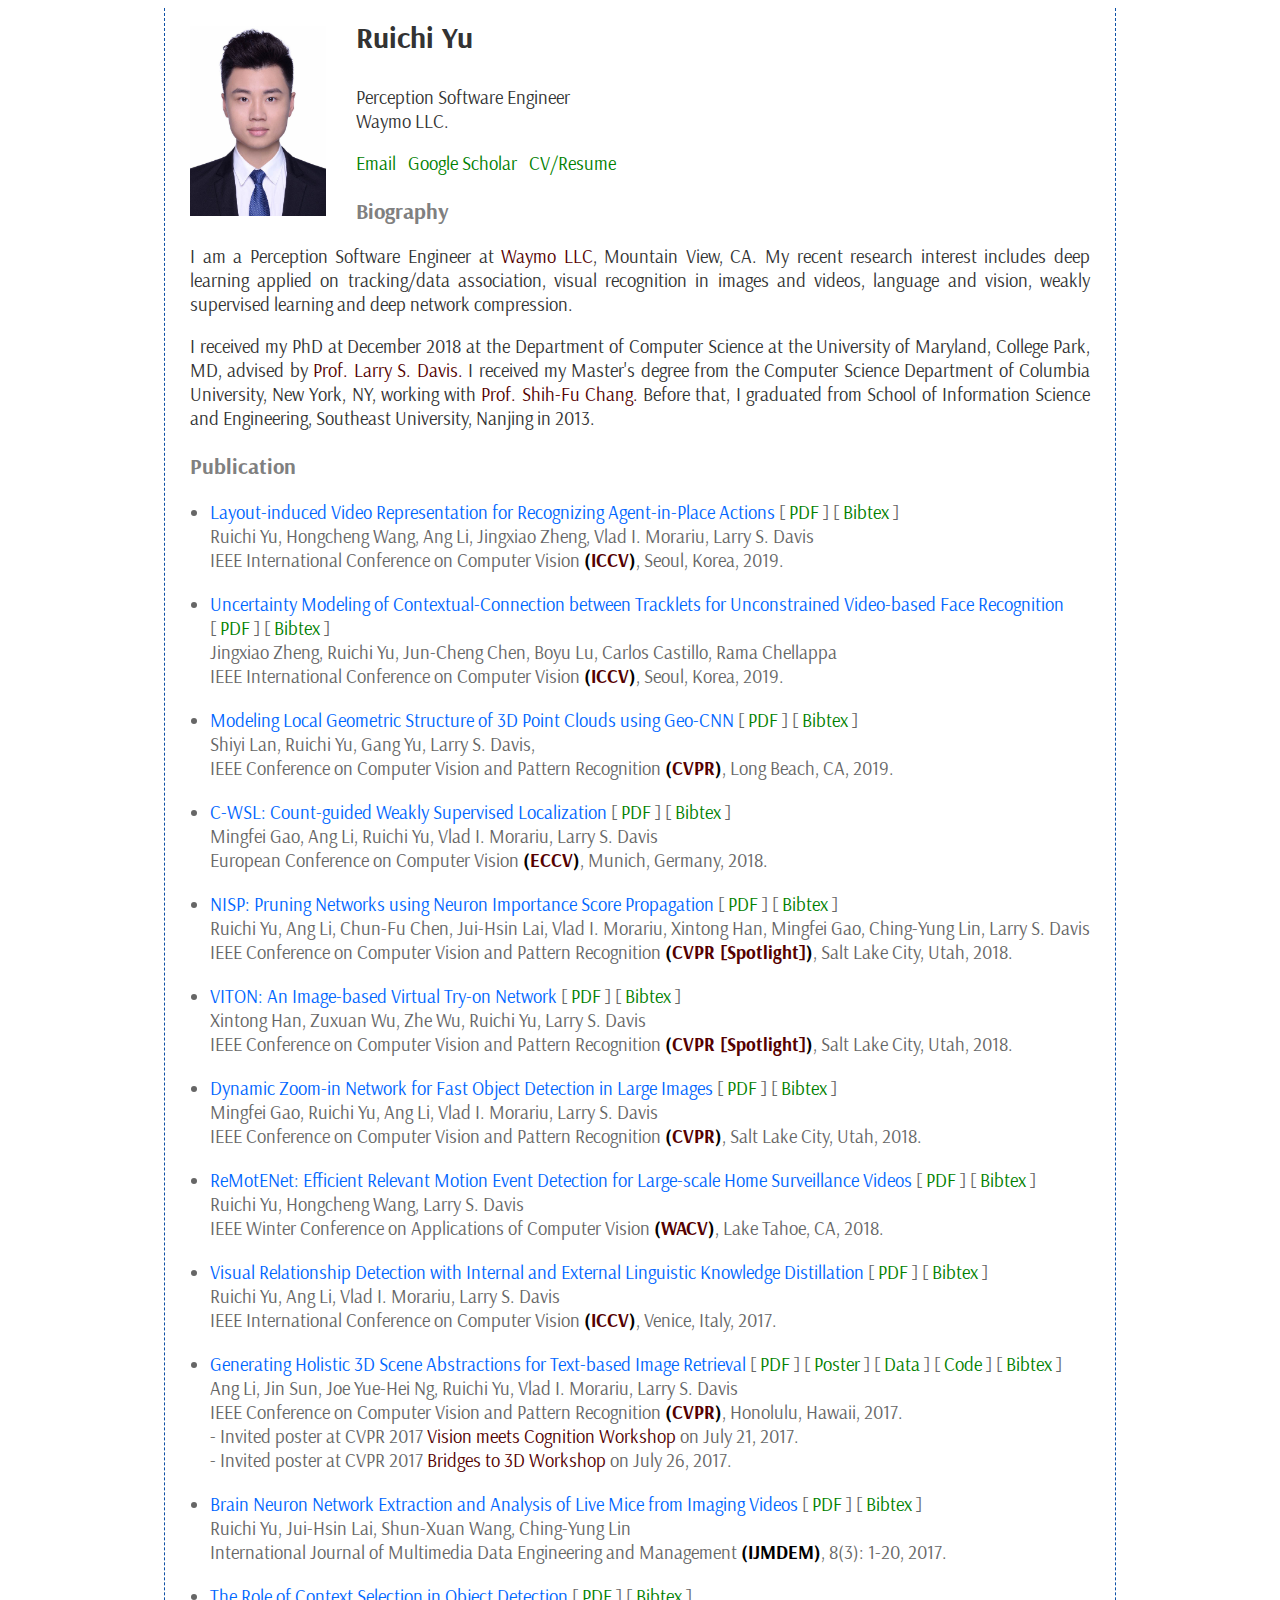
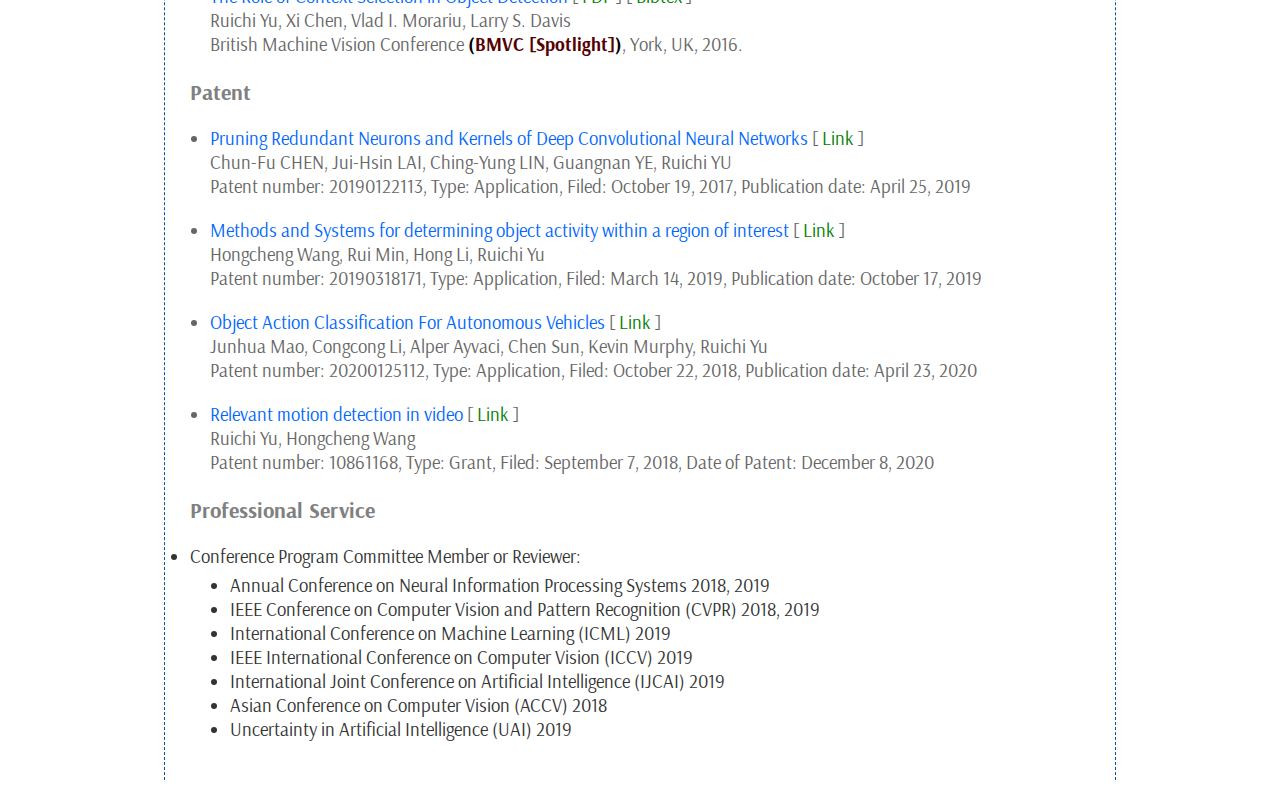
==== commit 50374997: "Add files via upload" ====
--- a/index.html
+++ b/index.html
@@ -17,6 +17,7 @@
             }
         </script>
     </head>
+
     <body>
         <div id=main>
 
@@ -29,7 +30,7 @@
                     <p> Perception Software Engineer<br>
                     Waymo LLC.
 <!--                     <p><a class=link href="cv-anyli.pdf">Curriculum Vitae</a>
- -->                    <p><a class=link href="mailto:yrcbsg@gmail.com">Email</a><!--<a class="cv" href="resume-angli.pdf">Resume</a> -->&nbsp;&nbsp;&nbsp;<a class=link href="https://scholar.google.com/citations?user=EfP9RrMAAAAJ&hl=en">Google Scholar</a>
+ -->                    <p><a class=link href="mailto:yrcbsg@gmail.com">Email</a><!--<a class="cv" href="resume-angli.pdf">Resume</a> -->&nbsp;&nbsp;&nbsp;<a class=link href="https://scholar.google.com/citations?user=EfP9RrMAAAAJ&hl=en">Google Scholar</a>&nbsp;&nbsp;&nbsp;<a class=link href="https://github.com/yrcsg/yrcsg.github.io/raw/master/CV_RuichiYu.pdf">CV/Resume</a>
                     <br>
                 </div>
             </div>
@@ -188,6 +189,48 @@
 }
                                             </code></pre>
                                         </div>
+
+           
+                                                            
+
+
+                                                                    
+
+
+                    </ul>
+                </div>
+
+                <div class=section>
+                    <h3>Patent</h3>
+
+                    <ul class=paper>
+                    	
+
+<li><a class="papertitle" href="javascript:void(0)">Pruning Redundant Neurons and Kernels of Deep Convolutional Neural Networks
+</a> [&nbsp;<a class=link href="https://patents.justia.com/patent/20190122113">Link</a>&nbsp;]<br>
+                                        Chun-Fu CHEN, Jui-Hsin LAI, Ching-Yung LIN, Guangnan YE, Ruichi YU<br>
+                                        Patent number: 20190122113, Type: Application, Filed: October 19, 2017, Publication date: April 25, 2019<br>
+
+                                       <li><a class="papertitle" href="javascript:void(0)">Methods and Systems for determining object activity within a region of interest
+</a> [&nbsp;<a class=link href="https://patents.justia.com/patent/20190318171">Link</a>&nbsp;]<br>
+                                        Hongcheng Wang, Rui Min, Hong Li, Ruichi Yu<br>
+                                        Patent number: 20190318171, Type: Application, Filed: March 14, 2019, Publication date: October 17, 2019<br>
+
+                               
+                    	<li><a class="papertitle" href="javascript:void(0)">Object Action Classification For Autonomous Vehicles
+</a> [&nbsp;<a class=link href="https://patents.justia.com/patent/20200125112">Link</a>&nbsp;]<br>
+                                        Junhua Mao, Congcong Li, Alper Ayvaci, Chen Sun, Kevin Murphy, Ruichi Yu<br>
+                                        Patent number: 20200125112, Type: Application, Filed: October 22, 2018, Publication date: April 23, 2020<br>
+
+                                        <li><a class="papertitle" href="javascript:void(0)">Relevant motion detection in video</a> [&nbsp;<a class=link href="https://patents.justia.com/patent/10861168">Link</a>&nbsp;]<br>
+                                        Ruichi Yu, Hongcheng Wang<br>
+                                        Patent number: 10861168, Type: Grant, Filed: September 7, 2018, Date of Patent: December 8, 2020<br>
+
+                                        
+
+                         
+
+
 
            
                                                             
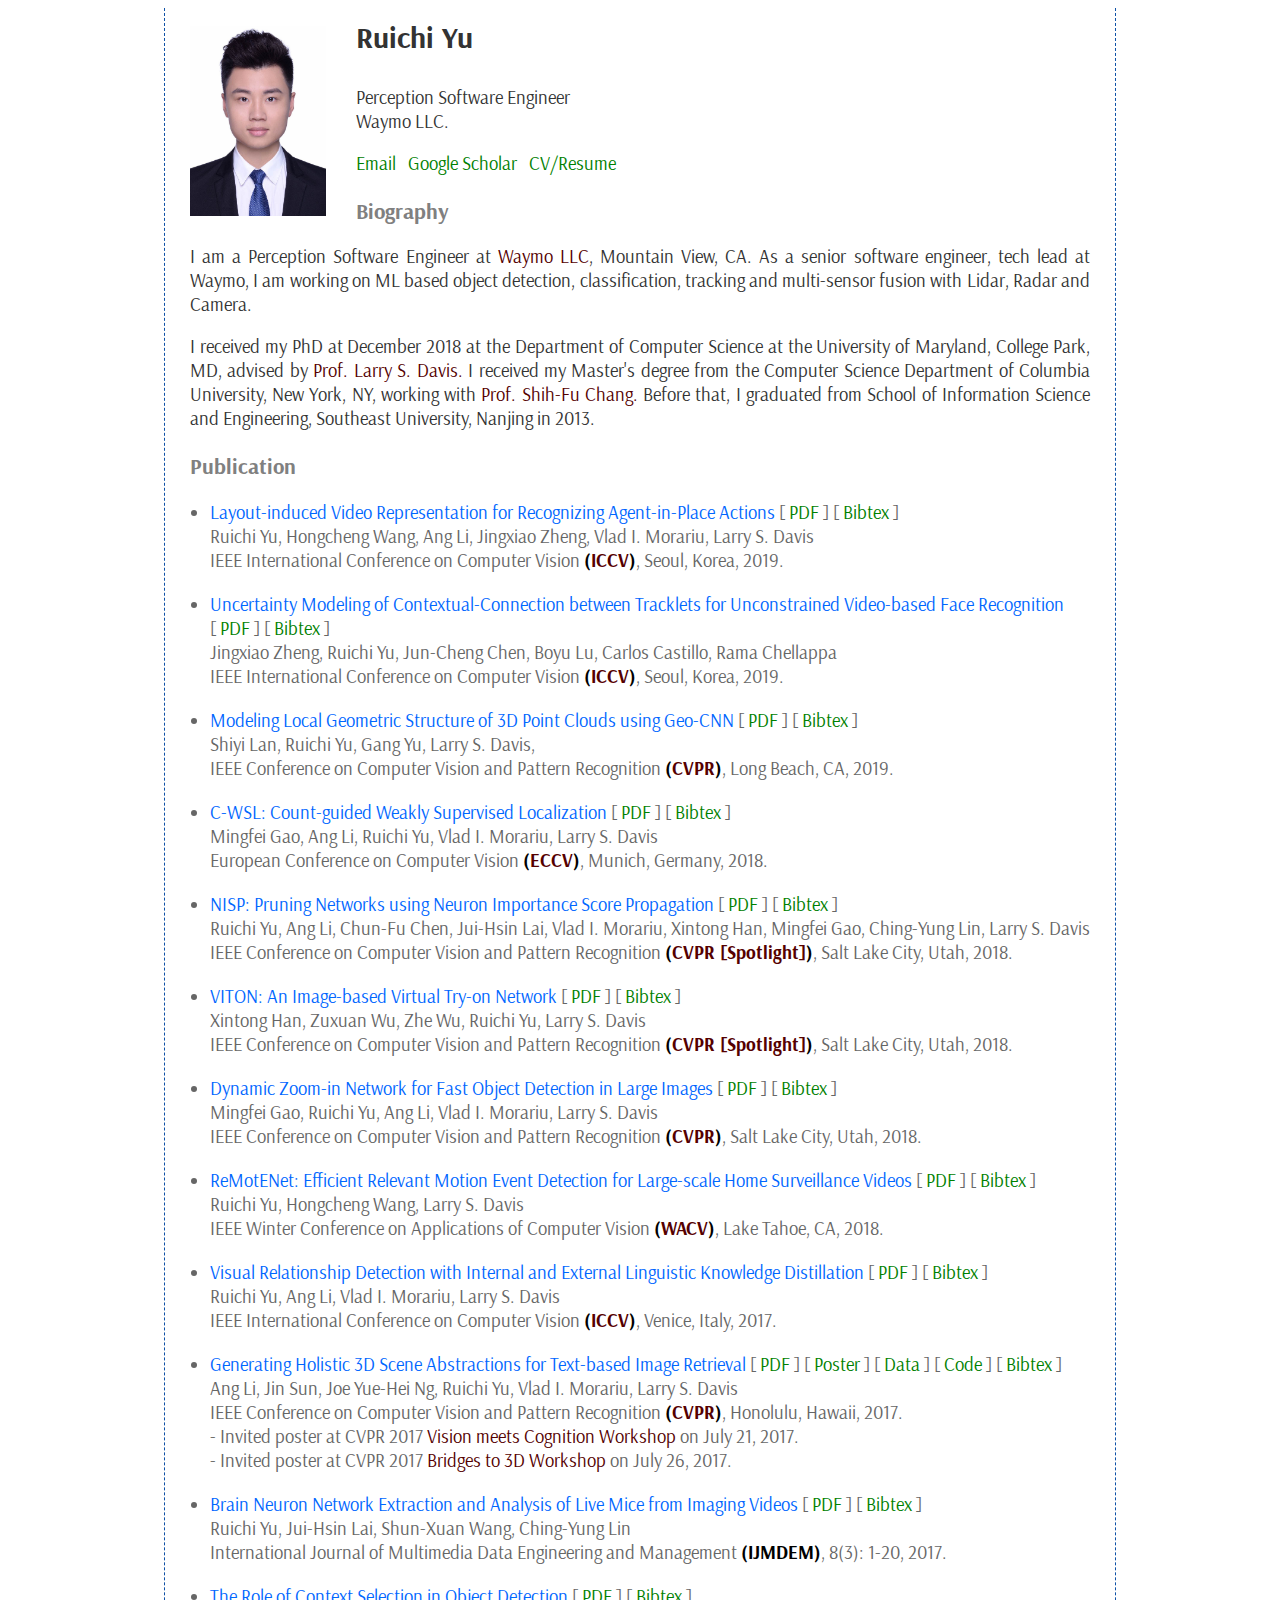
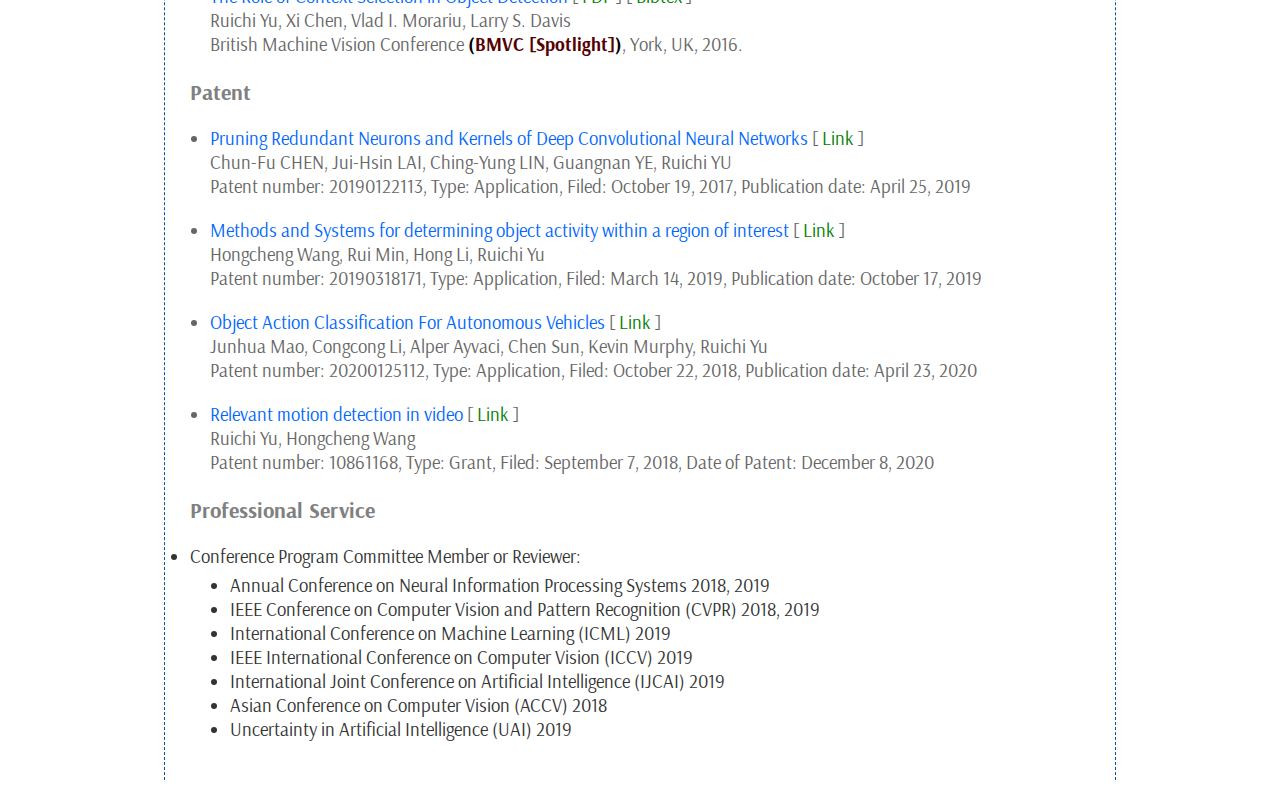
==== commit 89a0bad5: "Add files via upload" ====
--- a/index.html
+++ b/index.html
@@ -36,7 +36,7 @@
             </div>
             <div class=section>
                 <h3>Biography</h3>
-                <p> I am a Perception Software Engineer at <a href="https://waymo.com/">Waymo LLC</a>, Mountain View, CA. My recent research interest includes deep learning applied on tracking/data association, visual recognition in images and videos, language and vision, weakly supervised learning and deep network compression.
+                <p> I am a Perception Software Engineer at <a href="https://waymo.com/">Waymo LLC</a>, Mountain View, CA. As a senior software engineer, tech lead at Waymo, I am working on ML based object detection, classification, tracking and multi-sensor fusion with Lidar, Radar and Camera.
 
                 <p>	I received my PhD at December 2018 at the Department of Computer Science at the University of Maryland, College Park, MD, advised by <a href="http://www.umiacs.umd.edu/~lsd/">Prof. Larry S. Davis.</a> I received my Master's degree from the Computer Science Department of Columbia University, New York, NY, working with <a href="http://www.ee.columbia.edu/~sfchang/"> Prof. Shih-Fu Chang.</a> Before that, I graduated from School of Information Science and Engineering, Southeast University, Nanjing in 2013.
 
